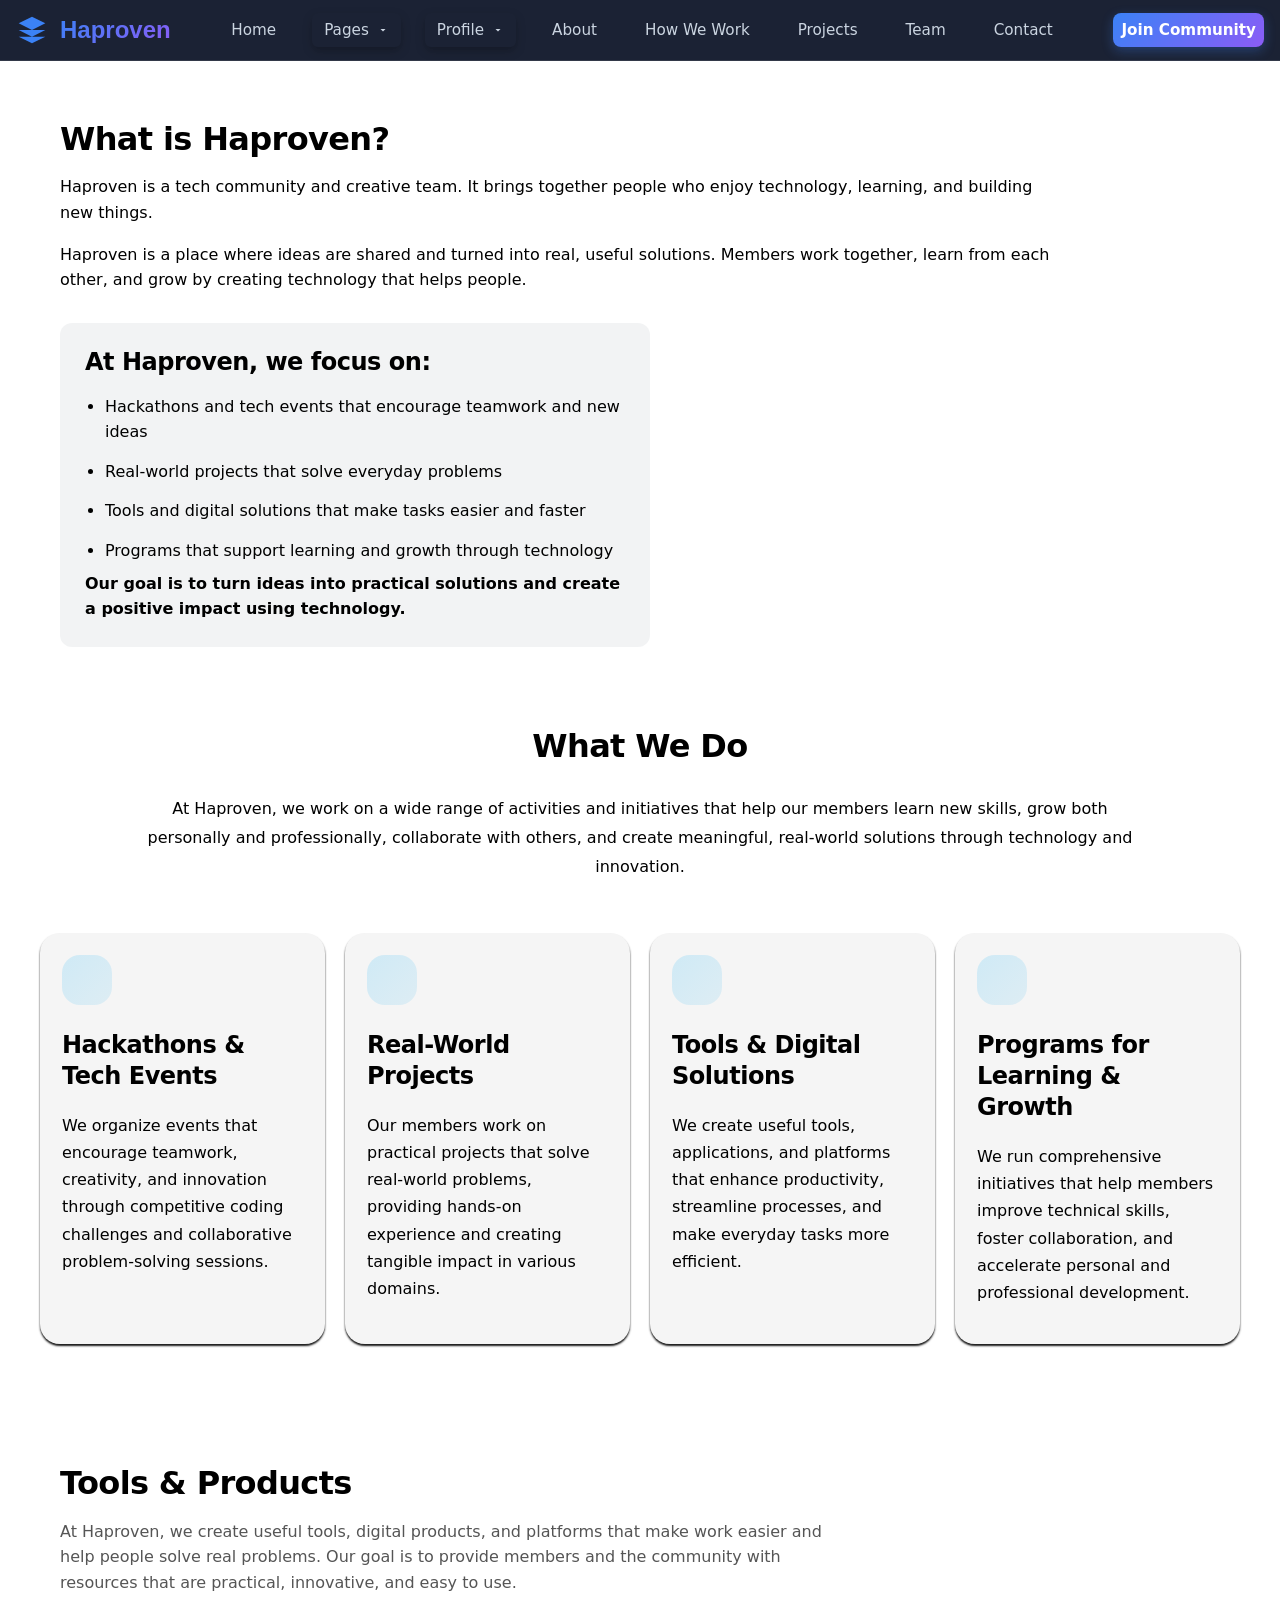
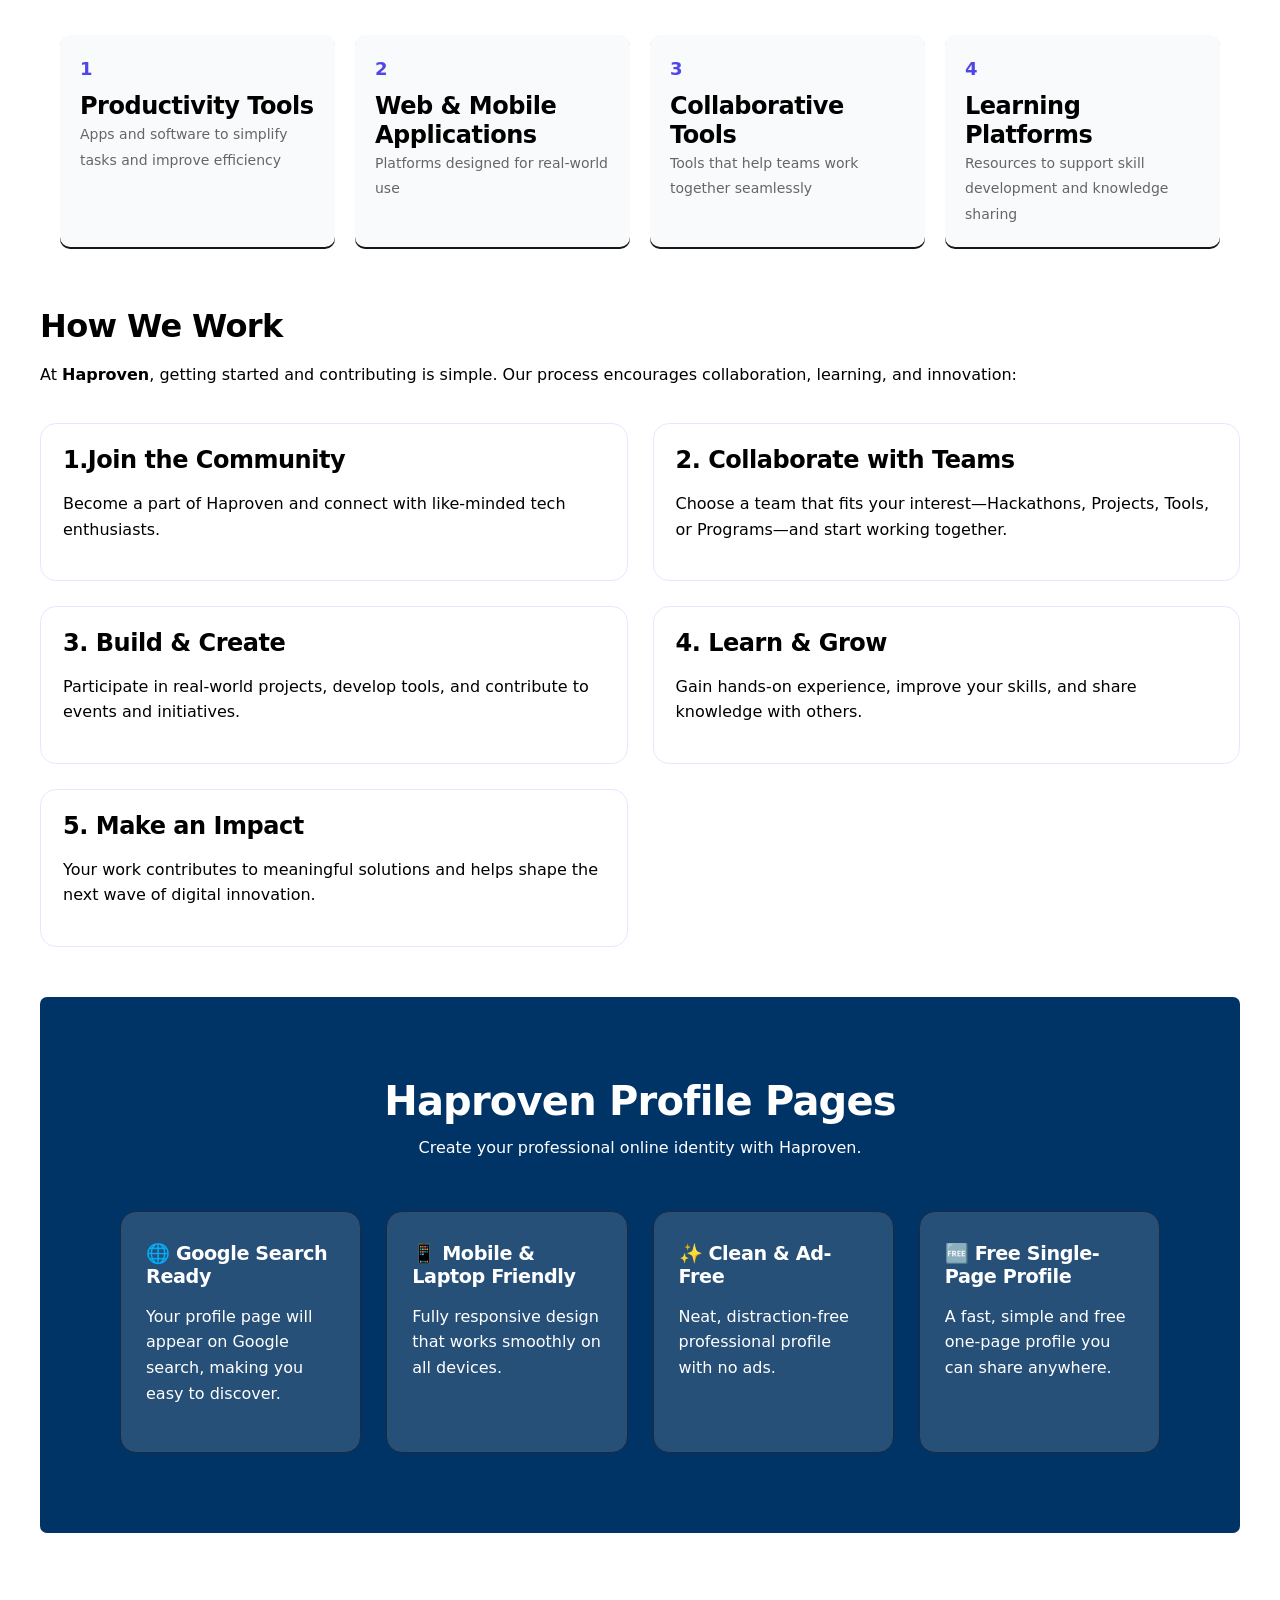
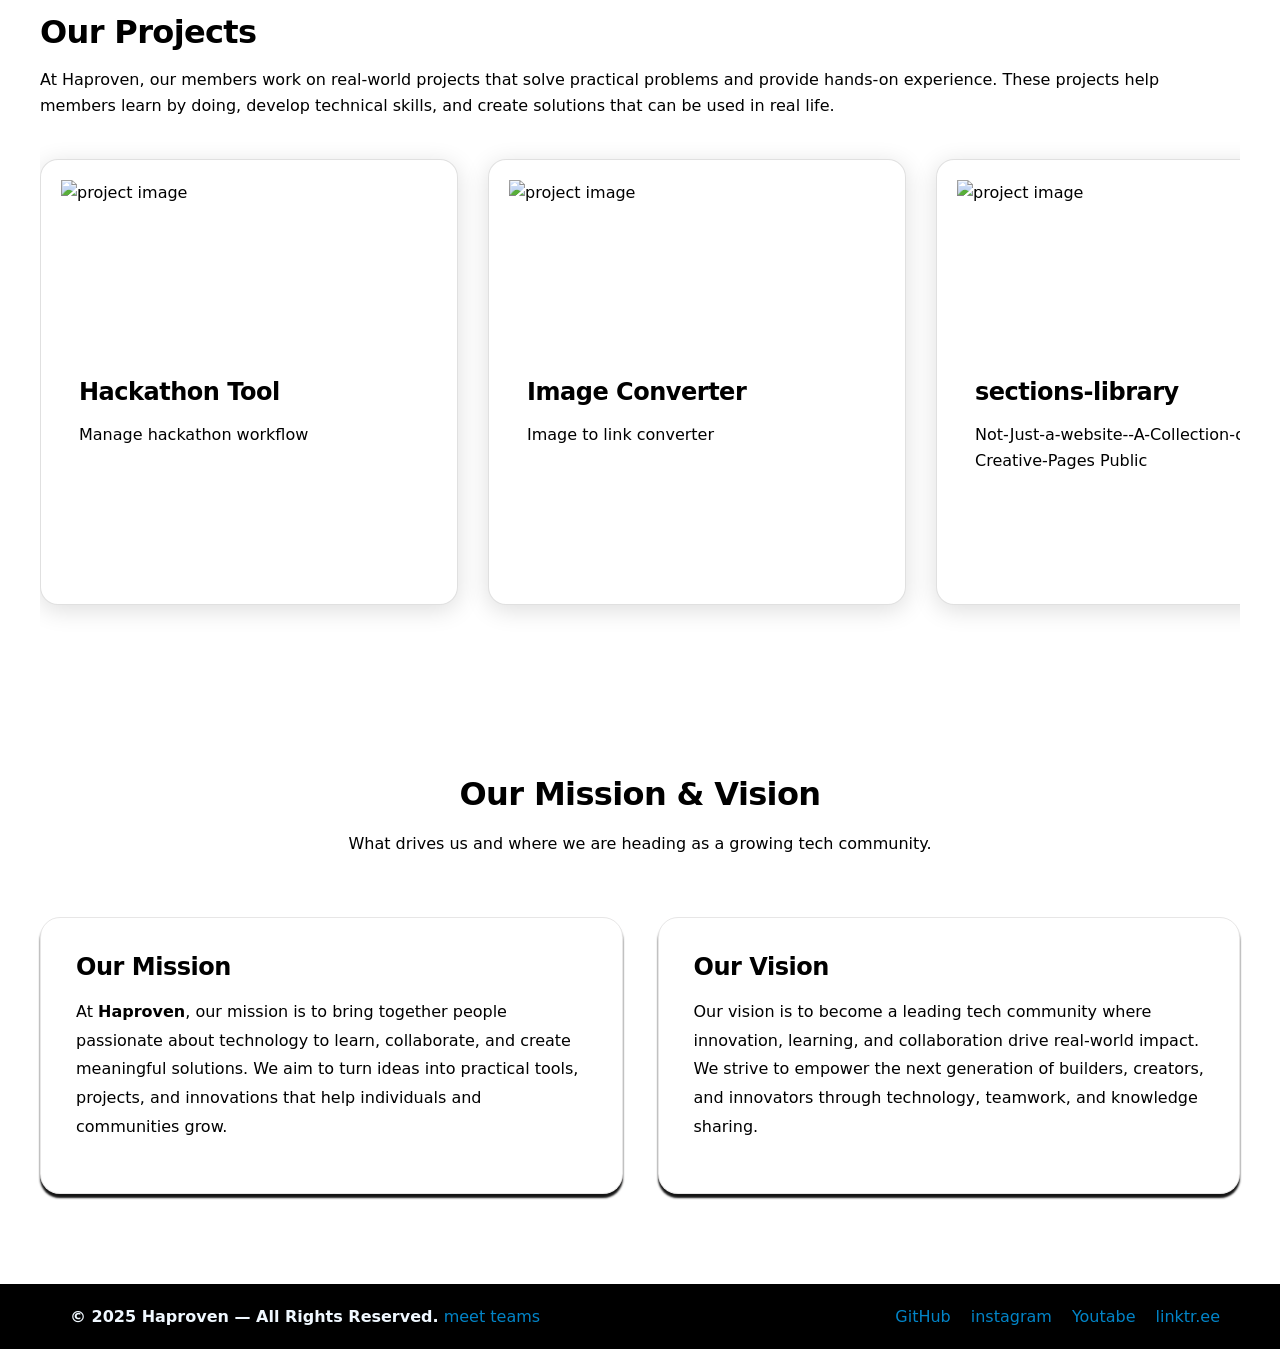
==== index.html @ f237da7e "." ====
<!DOCTYPE html>
<html lang="en">

<head>
    <!-- ===== BASIC ===== -->
    <meta charset="UTF-8">
    <meta name="language" content="en">
    <meta name="viewport" content="width=device-width, initial-scale=1.0">

    <!-- ===== REQUIRED (AS YOU SAID) ===== -->
    <title>Haproven - Tech Innovation Platform</title>

    <meta name="description"
        content="IMPORTANT: Free Professional Profile creation starts 01-02-2026. [TODAY'S UPDATE]: New Contact Section added! Join Haproven to build your digital identity.">

    <meta name="keywords"
        content="Haproven, Tech Community, Hackathon, Projects, Developer Tools, Web Development, AI, Innovation">


    <!-- ===== CANONICAL (MAIN PAGE) ===== -->
    <link rel="canonical" href="https://haproven.netlify.app/">

    <!-- ===== ICON ===== -->
    <link rel="icon" href="/IMG/icons/Haproven.png" type="image/png">

    <!-- ===== GOOGLE VERIFICATION ===== -->
    <meta name="google-site-verification" content="pFQ1E7rwZfZG883E_7F4WYRTV6bd-wm_H4KHD5lhFsk">

    <noscript>
        <link rel="stylesheet" href="/CSS/index.css">
    </noscript>


    <!-- ===== ORGANIZATION SCHEMA ===== -->
    <script type="application/ld+json">
  {
    "@context": "https://schema.org",
    "@type": "Organization",
    "name": "Haproven",
    "url": "https://haproven.netlify.app/",
    "logo": "https://haproven.netlify.app/IMG/icons/Haproven.png",
    "description": "Haproven is a tech innovation platform for hackathons, projects and digital identity.",
    "sameAs": [
      "https://github.com/susheelcoder/haproven",
      "https://linktr.ee/haproven",
      "https://instagram.com/haproven",
      "https://youtube.com/haproven"
    ]
  }
  </script>

    <!-- ===== SPECIAL ANNOUNCEMENTS (REQUIRED) ===== -->
    <script type="application/ld+json">
  [
    {
      "@context": "https://schema.org",
      "@type": "SpecialAnnouncement",
      "name": "Haproven Important Update",
      "text": "Major Launch: Free Professional Profile Pages starting February 1st, 2026. Ad-free and Google Search ready.",
      "datePublished": "2026-01-05",
      "expires": "2026-02-10"
    },
    {
      "@context": "https://schema.org",
      "@type": "SpecialAnnouncement",
      "name": "Haproven Daily Update",
      "text": "Today's Update: We have successfully added a new Contact Us section for better community support.",
      "datePublished": "2026-01-05",
      "category": "Daily Update"
    }
  ]
  </script>

    <!-- ===== GOOGLE ANALYTICS (SINGLE ID) ===== -->
    <script async src="https://www.googletagmanager.com/gtag/js?id=G-FXH1TR308S"></script>
    <script>
        window.dataLayer = window.dataLayer || [];
        function gtag() { dataLayer.push(arguments); }
        gtag('js', new Date());
        gtag('config', 'G-FXH1TR308S');
    </script>
    <link rel="stylesheet" href="style.css">
</head>


<body>
    <header class="header">
        <div class="container">
            <div class="header-content">
                <!-- Left Side: Logo -->
                <div class="header-left">
                    <a href="/" class="logo">
                        <svg class="logo-icon" viewBox="0 0 24 24" width="32" height="32">
                            <path fill="#3b82f6" d="M12 2L2 7l10 5 10-5-10-5zM2 17l10 5 10-5M2 12l10 5 10-5" />
                        </svg>
                        <span class="logo-text">Haproven</span>
                    </a>
                </div>

                <!-- Center: Desktop Navigation -->
                <nav class="header-center desktop-nav" aria-label="Main Navigation">
                    <ul class="nav-list">
                        <li><a href="#home" class="nav-link">Home</a></li>

                        <li class="dropdown">
                            <button class="dropdown-btn" aria-expanded="false" aria-haspopup="true">
                                Pages
                                <svg class="dropdown-arrow" viewBox="0 0 24 24" width="12" height="12">
                                    <path fill="currentColor" d="M7 10l5 5 5-5z" />
                                </svg>
                            </button>
                            <ul class="dropdown-menu" role="menu">
                                <li><a href="/pages/html-css-js-compiler/">
                                        <svg viewBox="0 0 24 24" width="16" height="16">
                                            <path fill="#3b82f6" d="M9.4 16.6L4.8 12l4.6-4.6L8 6l-6 6 6 6 1.4-1.4z" />
                                        </svg>
                                        HTML/CSS/JS Compiler
                                    </a></li>
                                <li><a href="/pages/img-converter/">
                                        <svg viewBox="0 0 24 24" width="16" height="16">
                                            <path fill="#3b82f6"
                                                d="M19 5v14H5V5h14m0-2H5c-1.1 0-2 .9-2 2v14c0 1.1.9 2 2 2h14c1.1 0 2-.9 2-2V5c0-1.1-.9-2-2-2zm-4.86 8.86l-3 3.87L9 13.14 6 17h12l-3.86-5.14z" />
                                        </svg>
                                        Image Converter
                                    </a></li>
                                <li><a href="/pages/sections-library/">
                                        <svg viewBox="0 0 24 24" width="16" height="16">
                                            <path fill="#3b82f6" d="M4 6h16v2H4zm0 5h16v2H4zm0 5h16v2H4z" />
                                        </svg>
                                        Sections Library
                                    </a></li>
                            </ul>
                        </li>

                        <li class="dropdown">
                            <button class="dropdown-btn" aria-expanded="false" aria-haspopup="true">
                                Profile
                                <svg class="dropdown-arrow" viewBox="0 0 24 24" width="12" height="12">
                                    <path fill="currentColor" d="M7 10l5 5 5-5z" />
                                </svg>
                            </button>
                            <ul class="dropdown-menu" role="menu">
                                <li><a href="/Profile/abcd/">
                                        <svg viewBox="0 0 24 24" width="16" height="16">
                                            <path fill="#3b82f6"
                                                d="M12 12c2.21 0 4-1.79 4-4s-1.79-4-4-4-4 1.79-4 4 1.79 4 4 4zm0 2c-2.67 0-8 1.34-8 4v2h16v-2c0-2.66-5.33-4-8-4z" />
                                        </svg>
                                        Profile Design
                                    </a></li>
                                <li><a href="/Profile/Anand/">
                                        <svg viewBox="0 0 24 24" width="16" height="16">
                                            <path fill="#3b82f6"
                                                d="M12 12c2.21 0 4-1.79 4-4s-1.79-4-4-4-4 1.79-4 4 1.79 4 4 4zm0 2c-2.67 0-8 1.34-8 4v2h16v-2c0-2.66-5.33-4-8-4z" />
                                        </svg>
                                        Anand Parjapati
                                    </a></li>
                                <li><a href="/Profile/Yashika/">
                                        <svg viewBox="0 0 24 24" width="16" height="16">
                                            <path fill="#3b82f6"
                                                d="M12 12c2.21 0 4-1.79 4-4s-1.79-4-4-4-4 1.79-4 4 1.79 4 4 4zm0 2c-2.67 0-8 1.34-8 4v2h16v-2c0-2.66-5.33-4-8-4z" />
                                        </svg>
                                        Yashika Srivastava
                                    </a></li>
                                <li><a href="/Profile/Suhana/">
                                        <svg viewBox="0 0 24 24" width="16" height="16">
                                            <path fill="#3b82f6"
                                                d="M12 12c2.21 0 4-1.79 4-4s-1.79-4-4-4-4 1.79-4 4 1.79 4 4 4zm0 2c-2.67 0-8 1.34-8 4v2h16v-2c0-2.66-5.33-4-8-4z" />
                                        </svg>
                                        Suhana Chahat Ali
                                    </a></li>
                            </ul>
                        </li>

                        <li><a href="#about" class="nav-link">About</a></li>
                        <li><a href="#how-we-work" class="nav-link">How We Work</a></li>
                        <li><a href="#projects" class="nav-link">Projects</a></li>
                        <li><a href="#team" class="nav-link">Team</a></li>
                        <li><a href="#contact" class="nav-link">Contact</a></li>
                    </ul>
                </nav>

                <!-- Right Side: CTA Button & Mobile Menu -->
                <div class="header-right">
                    <!-- Join Community Button -->
                    <a href="/pages/join-haproven.html" class="header-cta">
                        Join Community
                    </a>

                    <!-- Mobile Menu Button -->
                    <button class="mobile-menu-btn" onclick="toggleMobileMenu()" aria-label="Toggle mobile menu"
                        aria-expanded="false">
                        <span class="menu-line"></span>
                        <span class="menu-line"></span>
                        <span class="menu-line"></span>
                    </button>
                </div>
            </div>
        </div>

        <!-- Mobile Navigation -->
        <nav class="mobile-nav" id="mobileNav" aria-hidden="true">
            <div class="mobile-nav-header">
                <a href="/" class="mobile-logo">
                    <svg class="logo-icon" viewBox="0 0 24 24" width="24" height="24">
                        <path fill="#3b82f6" d="M12 2L2 7l10 5 10-5-10-5zM2 17l10 5 10-5M2 12l10 5 10-5" />
                    </svg>
                    Haproven
                </a>
                <button class="mobile-close-btn" onclick="toggleMobileMenu()" aria-label="Close menu">
                    <svg viewBox="0 0 24 24" width="24" height="24">
                        <path fill="currentColor"
                            d="M19 6.41L17.59 5 12 10.59 6.41 5 5 6.41 10.59 12 5 17.59 6.41 19 12 13.41 17.59 19 19 17.59 13.41 12z" />
                    </svg>
                </button>
            </div>

            <div class="mobile-nav-content">
                <ul class="mobile-nav-list">
                    <li><a href="#home" onclick="toggleMobileMenu()" class="mobile-nav-link">
                            <svg viewBox="0 0 24 24" width="20" height="20">
                                <path fill="#3b82f6" d="M10 20v-6h4v6h5v-8h3L12 3 2 12h3v8z" />
                            </svg>
                            Home
                        </a></li>

                    <li class="mobile-dropdown">
                        <button class="mobile-dropdown-btn" onclick="toggleMobileDropdown(this)">
                            <span>
                                <svg viewBox="0 0 24 24" width="20" height="20">
                                    <path fill="#3b82f6" d="M4 6h16v2H4zm0 5h16v2H4zm0 5h16v2H4z" />
                                </svg>
                                Pages
                            </span>
                            <svg class="mobile-dropdown-arrow" viewBox="0 0 24 24" width="16" height="16">
                                <path fill="currentColor" d="M7 10l5 5 5-5z" />
                            </svg>
                        </button>
                        <ul class="mobile-dropdown-menu">
                            <li><a href="/pages/html-css-js-compiler/" onclick="toggleMobileMenu()">
                                    <svg viewBox="0 0 24 24" width="14" height="14">
                                        <path fill="#3b82f6" d="M9.4 16.6L4.8 12l4.6-4.6L8 6l-6 6 6 6 1.4-1.4z" />
                                    </svg>
                                    HTML/CSS/JS Compiler
                                </a></li>
                            <li><a href="/pages/img-converter/" onclick="toggleMobileMenu()">
                                    <svg viewBox="0 0 24 24" width="14" height="14">
                                        <path fill="#3b82f6"
                                            d="M19 5v14H5V5h14m0-2H5c-1.1 0-2 .9-2 2v14c0 1.1.9 2 2 2h14c1.1 0 2-.9 2-2V5c0-1.1-.9-2-2-2zm-4.86 8.86l-3 3.87L9 13.14 6 17h12l-3.86-5.14z" />
                                    </svg>
                                    Image Converter
                                </a></li>
                            <li><a href="/pages/sections-library/" onclick="toggleMobileMenu()">
                                    <svg viewBox="0 0 24 24" width="14" height="14">
                                        <path fill="#3b82f6" d="M4 6h16v2H4zm0 5h16v2H4zm0 5h16v2H4z" />
                                    </svg>
                                    Sections Library
                                </a></li>
                        </ul>
                    </li>

                    <li class="mobile-dropdown">
                        <button class="mobile-dropdown-btn" onclick="toggleMobileDropdown(this)">
                            <span>
                                <svg viewBox="0 0 24 24" width="20" height="20">
                                    <path fill="#3b82f6"
                                        d="M12 12c2.21 0 4-1.79 4-4s-1.79-4-4-4-4 1.79-4 4 1.79 4 4 4zm0 2c-2.67 0-8 1.34-8 4v2h16v-2c0-2.66-5.33-4-8-4z" />
                                </svg>
                                Profile
                            </span>
                            <svg class="mobile-dropdown-arrow" viewBox="0 0 24 24" width="16" height="16">
                                <path fill="currentColor" d="M7 10l5 5 5-5z" />
                            </svg>
                        </button>
                        <ul class="mobile-dropdown-menu">
                            <li><a href="/Profile/abcd/" onclick="toggleMobileMenu()">
                                    <svg viewBox="0 0 24 24" width="14" height="14">
                                        <path fill="#3b82f6"
                                            d="M12 12c2.21 0 4-1.79 4-4s-1.79-4-4-4-4 1.79-4 4 1.79 4 4 4zm0 2c-2.67 0-8 1.34-8 4v2h16v-2c0-2.66-5.33-4-8-4z" />
                                    </svg>
                                    Profile Design
                                </a></li>
                            <li><a href="/Profile/Anand/" onclick="toggleMobileMenu()">
                                    <svg viewBox="0 0 24 24" width="14" height="14">
                                        <path fill="#3b82f6"
                                            d="M12 12c2.21 0 4-1.79 4-4s-1.79-4-4-4-4 1.79-4 4 1.79 4 4 4zm0 2c-2.67 0-8 1.34-8 4v2h16v-2c0-2.66-5.33-4-8-4z" />
                                    </svg>
                                    Anand Parjapati
                                </a></li>
                            <li><a href="/Profile/Yashika/" onclick="toggleMobileMenu()">
                                    <svg viewBox="0 0 24 24" width="14" height="14">
                                        <path fill="#3b82f6"
                                            d="M12 12c2.21 0 4-1.79 4-4s-1.79-4-4-4-4 1.79-4 4 1.79 4 4 4zm0 2c-2.67 0-8 1.34-8 4v2h16v-2c0-2.66-5.33-4-8-4z" />
                                    </svg>
                                    Yashika Srivastava
                                </a></li>
                            <li><a href="/Profile/Suhana/" onclick="toggleMobileMenu()">
                                    <svg viewBox="0 0 24 24" width="14" height="14">
                                        <path fill="#3b82f6"
                                            d="M12 12c2.21 0 4-1.79 4-4s-1.79-4-4-4-4 1.79-4 4 1.79 4 4 4zm0 2c-2.67 0-8 1.34-8 4v2h16v-2c0-2.66-5.33-4-8-4z" />
                                    </svg>
                                    Suhana Chahat Ali
                                </a></li>
                        </ul>
                    </li>

                    <li><a href="#about" onclick="toggleMobileMenu()" class="mobile-nav-link">
                            <svg viewBox="0 0 24 24" width="20" height="20">
                                <path fill="#3b82f6"
                                    d="M12 2C6.48 2 2 6.48 2 12s4.48 10 10 10 10-4.48 10-10S17.52 2 12 2zm1 15h-2v-6h2v6zm0-8h-2V7h2v2z" />
                            </svg>
                            About
                        </a></li>

                    <li><a href="#how-we-work" onclick="toggleMobileMenu()" class="mobile-nav-link">
                            <svg viewBox="0 0 24 24" width="20" height="20">
                                <path fill="#3b82f6"
                                    d="M19 4h-4.18C14.4 2.84 13.3 2 12 2c-1.3 0-2.4.84-2.82 2H5c-1.1 0-2 .9-2 2v14c0 1.1.9 2 2 2h14c1.1 0 2-.9 2-2V6c0-1.1-.9-2-2-2zm-7 0c.55 0 1 .45 1 1s-.45 1-1 1-1-.45-1-1 .45-1 1-1zm2 14H7v-2h7v2zm3-4H7v-2h10v2zm0-4H7V8h10v2z" />
                            </svg>
                            How We Work
                        </a></li>

                    <li><a href="#projects" onclick="toggleMobileMenu()" class="mobile-nav-link">
                            <svg viewBox="0 0 24 24" width="20" height="20">
                                <path fill="#3b82f6" d="M9.4 16.6L4.8 12l4.6-4.6L8 6l-6 6 6 6 1.4-1.4z" />
                            </svg>
                            Projects
                        </a></li>

                    <li><a href="#team" onclick="toggleMobileMenu()" class="mobile-nav-link">
                            <svg viewBox="0 0 24 24" width="20" height="20">
                                <path fill="#3b82f6"
                                    d="M16 11c1.66 0 2.99-1.34 2.99-3S17.66 5 16 5c-1.66 0-3 1.34-3 3s1.34 3 3 3zm-8 0c1.66 0 2.99-1.34 2.99-3S9.66 5 8 5C6.34 5 5 6.34 5 8s1.34 3 3 3zm0 2c-2.33 0-7 1.17-7 3.5V19h14v-2.5c0-2.33-4.67-3.5-7-3.5zm8 0c-.29 0-.62.02-.97.05 1.16.84 1.97 1.97 1.97 3.45V19h6v-2.5c0-2.33-4.67-3.5-7-3.5z" />
                            </svg>
                            Team
                        </a></li>

                    <li><a href="#contact" onclick="toggleMobileMenu()" class="mobile-nav-link">
                            <svg viewBox="0 0 24 24" width="20" height="20">
                                <path fill="#3b82f6"
                                    d="M20 4H4c-1.1 0-1.99.9-1.99 2L2 18c0 1.1.9 2 2 2h16c1.1 0 2-.9 2-2V6c0-1.1-.9-2-2-2zm0 14H4V8l8 5 8-5v10zm-8-7L4 6h16l-8 5z" />
                            </svg>
                            Contact
                        </a></li>
                </ul>

                <div class="mobile-nav-footer">
                    <a href="/pages/join-haproven.html" class="mobile-cta-btn">
                        Join Haproven Community
                    </a>
                    <p class="mobile-contact-info">
                        <svg viewBox="0 0 24 24" width="16" height="16">
                            <path fill="#94a3b8"
                                d="M20 4H4c-1.1 0-1.99.9-1.99 2L2 18c0 1.1.9 2 2 2h16c1.1 0 2-.9 2-2V6c0-1.1-.9-2-2-2zm0 14H4V8l8 5 8-5v10zm-8-7L4 6h16l-8 5z" />
                        </svg>
                        contact@haproven.com
                    </p>
                </div>
            </div>
        </nav>
    </header>

    <main>
        <!-- =====
         About section
         ======== -->





        <section class="haproven-about" id="about">
            <div class="about-t">
                <div class="about-l">
                    <h2>What is Haproven?</h2>
                    <p>
                        Haproven is a tech community and creative team. It brings together people who enjoy technology,
                        learning, and building new things.
                    </p>
                    <p>
                        Haproven is a place where ideas are shared and turned into real, useful solutions. Members work
                        together, learn from each other, and grow by creating technology that helps people.
                    </p>
                </div>

                <div class="about-senter">
                    <div class="focus-section">
                        <h3>At Haproven, we focus on:</h3>
                        <ul>
                            <li>Hackathons and tech events that encourage teamwork and new ideas</li>
                            <li>Real-world projects that solve everyday problems</li>
                            <li>Tools and digital solutions that make tasks easier and faster</li>
                            <li>Programs that support learning and growth through technology</li>
                        </ul>

                        <b>
                            Our goal is to <span>turn ideas into practical solutions</span>
                            and create a <span>positive impact</span> using technology.
                        </b>
                    </div>

                    <div class="video-section">
                        <div class="video-container">
                            <video autoplay muted loop playsinline>
                                <source src="/IMG/youtabe-video.mp4" type="video/mp4">
                            </video>
                        </div>
                    </div>
                </div>
            </div>
        </section>



        <!--=====
         What We Do
        =====-->
        <section class="what-we-do" id="What-We-Do">
            <div class="section-header">
                <h2>What We Do</h2>
                <p>
                    At Haproven, we work on a wide range of activities and initiatives that help our members learn new
                    skills,
                    grow both personally and professionally, collaborate with others, and create meaningful, real-world
                    solutions through technology and innovation.
                </p>
            </div>

            <div class="features-grid">
                <div class="feature-card">
                    <div class="feature-icon">
                        <i class="fas fa-laptop-code"></i>
                    </div>
                    <h3>Hackathons & Tech Events</h3>
                    <p>We organize events that encourage teamwork, creativity, and innovation through competitive coding
                        challenges and collaborative problem-solving sessions.</p>
                </div>

                <div class="feature-card">
                    <div class="feature-icon">
                        <i class="fas fa-rocket"></i>
                    </div>
                    <h3>Real-World Projects</h3>
                    <p>Our members work on practical projects that solve real-world problems, providing hands-on
                        experience
                        and creating tangible impact in various domains.</p>
                </div>

                <div class="feature-card">
                    <div class="feature-icon">
                        <i class="fas fa-tools"></i>
                    </div>
                    <h3>Tools & Digital Solutions</h3>
                    <p>We create useful tools, applications, and platforms that enhance productivity, streamline
                        processes,
                        and make everyday tasks more efficient.</p>
                </div>

                <div class="feature-card">
                    <div class="feature-icon">
                        <i class="fas fa-graduation-cap"></i>
                    </div>
                    <h3>Programs for Learning & Growth</h3>
                    <p>We run comprehensive initiatives that help members improve technical skills, foster
                        collaboration,
                        and accelerate personal and professional development.</p>
                </div>
            </div>
        </section>




        <!-- ========
        section Tools & Products
        =========== -->

        <section class="tools" id="tools">
            <div class="tools-top">
                <h2>Tools & Products</h2>
                <p>
                    At Haproven, we create useful tools, digital products, and platforms that make work easier
                    and help people solve real problems. Our goal is to provide members and the community with
                    resources that are practical, innovative, and easy to use.
                </p>
            </div>

            <div class="tools-bottom">
                <ul class="tools-list">
                    <li class="tool-item">
                        <b class="tool-number">1</b>
                        <h3>Productivity Tools</h3>
                        <i>Apps and software to simplify tasks and improve efficiency</i>
                    </li>

                    <li class="tool-item">
                        <b class="tool-number">2</b>
                        <h3>Web & Mobile Applications</h3>
                        <i>Platforms designed for real-world use</i>
                    </li>

                    <li class="tool-item">
                        <b class="tool-number">3</b>
                        <h3>Collaborative Tools</h3>
                        <i>Tools that help teams work together seamlessly</i>
                    </li>

                    <li class="tool-item">
                        <b class="tool-number">4</b>
                        <h3>Learning Platforms</h3>
                        <i>Resources to support skill development and knowledge sharing</i>
                    </li>
                </ul>
            </div>
        </section>

        <!-- ========
        How at work 
        ==========-->
        <section class="How-at-work" id="How-at-work">
            <div class="How-at-work-1">

            </div>

            <div class="How-at-work-2">
                <h2>How We Work</h2>
                <p>
                    At <strong>Haproven</strong>, getting started and contributing is simple. Our process encourages
                    collaboration, learning, and innovation:

                </p>

                <div class="work-steps">
                    <div class="step">
                        <h3>1.Join the Community</h3>
                        <p>
                            Become a part of Haproven and connect with like-minded tech enthusiasts.
                        </p>
                    </div>

                    <div class="step">
                        <h3>2. Collaborate with Teams</h3>
                        <p>
                            Choose a team that fits your interest—Hackathons, Projects, Tools, or Programs—and start
                            working together.
                        </p>
                    </div>

                    <div class="step">
                        <h3>3. Build & Create</h3>
                        <p>
                            Participate in real-world projects, develop tools, and contribute to events and initiatives.
                        </p>
                    </div>

                    <div class="step">
                        <h3>4. Learn & Grow</h3>
                        <p>
                            Gain hands-on experience, improve your skills, and share knowledge with others.
                        </p>
                    </div>
                    <div class="step">
                        <h3>5. Make an Impact</h3>
                        <p>
                            Your work contributes to meaningful solutions and helps shape the next wave of digital
                            innovation.
                        </p>
                    </div>
                </div>
            </div>
        </section>



        <!-- ========
         profile-section
         =========-->
        <section class="profile-section">
            <h2>Haproven Profile Pages</h2>
            <p class="sub-text">
                Create your professional online identity with Haproven.
            </p>

            <div class="profile-features">
                <div class="feature">
                    <h3>🌐 Google Search Ready</h3>
                    <p>Your profile page will appear on Google search, making you easy to discover.</p>
                </div>

                <div class="feature">
                    <h3>📱 Mobile & Laptop Friendly</h3>
                    <p>Fully responsive design that works smoothly on all devices.</p>
                </div>

                <div class="feature">
                    <h3>✨ Clean & Ad-Free</h3>
                    <p>Neat, distraction-free professional profile with no ads.</p>
                </div>

                <div class="feature">
                    <h3>🆓 Free Single-Page Profile</h3>
                    <p>A fast, simple and free one-page profile you can share anywhere.</p>
                </div>
            </div>
        </section>


        <!-- ========
        Projects
        ========= -->

        <section class="projects" id="Our Projects">
            <div class="projects-header">
                <h2>Our Projects</h2>
                <p>At Haproven, our members work on real-world projects that solve practical problems and provide
                    hands-on experience. These projects help members learn by doing, develop technical skills, and
                    create solutions that can be used in real life.
                </p>
                <!-- <b>Some examples of what we do in our projects:</b> -->
            </div>

            <div class="projects-slider">
                <div class="projects-track">



                    <!-- CARD 1 -->
                    <div class="project-card">
                        <div class="project-img">
                            <img src="/IMG/projects/project1.png" alt="project image">
                        </div>
                        <div class="project-content">
                            <h3>Hackathon Tool</h3>
                            <p>Manage hackathon workflow</p>
                            <!-- <div>
                                <span>Node • Express</span>
                                <a href="">view</a>
                            </div> -->
                        </div>
                    </div>

                    <!-- CARD 2 -->
                    <div class="project-card">
                        <div class="project-img">
                            <img src="/IMG/projects/project2.png" alt="project image">
                        </div>
                        <div class="project-content">
                            <h3>Image Converter</h3>
                            <p>Image to link converter</p>
                            <!-- <div>
                                <span>HTML • JS</span>
                                <a href="">view</a>
                            </div> -->
                        </div>
                    </div>



                    <!-- CARD 3 -->
                    <div class="project-card">
                        <div class="project-img">
                            <img src="/IMG/projects/project3.png" alt="project image">
                        </div>
                        <div class="project-content">
                            <h3>sections-library</h3>
                            <p>Not-Just-a-website--A-Collection-of-Creative-Pages Public</p>
                            <!-- <div>
                                <span>HTML • CSS • JS </span>
                                <a href="">view</a>
                            </div> -->
                        </div>
                    </div>


                    <!-- CARD 4 -->
                    <div class="project-card">
                        <div class="project-img">
                            <img src="/IMG/cover.jpg" alt="Haproven Profile Pages">
                        </div>

                        <div class="project-content">
                            <h3>Haproven Profile Pages</h3>
                            <p>
                                Free professional profile pages created by Haproven —
                                clean, ad-free, mobile-friendly and Google searchable.
                            </p>

                            <!-- <div>
                                <span>HTML • CSS • Responsive</span>
                                <a href="">View</a>
                            </div> -->
                        </div>
                    </div>


                    <!-- 5 CARD : Vishnupur SMR App -->
                    <div class="project-card">
                        <div class="project-img">
                            <img src="/IMG/cover.jpg" alt="Vishnupur SMR App">
                        </div>

                        <div class="project-content">
                            <h3>Vishnupur SMR App</h3>
                            <p>
                                A simple and fast web application that brings together culture, history,
                                festivals, locations, updates, and key information about Vishnupur
                                (Sitamarhi, Bihar) on one digital platform.
                            </p>

                            <!-- <div>
                                <span>HTML • CSS • JavaScript</span>
                                <a href="">View</a>
                            </div> -->
                        </div>
                    </div>



                    <!-- DUPLICATE (smooth loop ke liye) -->
                    <!-- same cards repeat -->
                </div>
            </div>
        </section>

        <!-- =============
        Mission & Vision Section
        ================= -->
        <section class="mission-vision" id="Mission">
            <div class="mv-header">
                <h2>Our Mission & Vision</h2>
                <p>
                    What drives us and where we are heading as a growing tech community.
                </p>
            </div>

            <div class="mv-container">
                <div class="mv-card">
                    <h3>Our Mission</h3>
                    <p>
                        At <strong>Haproven</strong>, our mission is to bring together people
                        passionate about technology to learn, collaborate, and create
                        meaningful solutions. We aim to turn ideas into practical tools,
                        projects, and innovations that help individuals and communities grow.
                    </p>
                </div>

                <div class="mv-card">
                    <h3>Our Vision</h3>
                    <p>
                        Our vision is to become a leading tech community where innovation,
                        learning, and collaboration drive real-world impact. We strive to
                        empower the next generation of builders, creators, and innovators
                        through technology, teamwork, and knowledge sharing.
                    </p>
                </div>
            </div>
        </section>


    </main>


    <footer>
        <div class="footer">
            <b> © 2025 Haproven — All Rights Reserved.</b>
            <b><a href="">meet teams</a></b>
        </div>
        <div>
            <ul>
                <li><a target="_blank" href="https://github.com/susheelcoder/haproven">GitHub</a></li>
                <li><a target="_blank" href="https://www.instagram.com/haproven/">instagram</a></li>
                <li><a target="_blank" href="https://www.youtube.com/@Haproven">Youtabe</a></li>
                <li><a target="_blank" href="https://linktr.ee/haproven">linktr.ee</a></li>
            </ul>
        </div>
    </footer>






    <script>
        function openBox() {
            document.getElementById("overlayBox").classList.add("active");
        }

        function closeBox() {
            document.getElementById("overlayBox").classList.remove("active");
        }

        function toggleMenu() {
            document.getElementById("mobileMenu").classList.toggle("active");
        }
    </script>





    <script>
        window.addEventListener("load", () => {
            const preloader = document.getElementById("preloader");
            preloader.classList.add("preloader-hide");

            setTimeout(() => {
                preloader.style.display = "none";
            }, 600);
        });
    </script>


    <style>
        /* ===== PRELOADER ===== */
        #preloader {
            position: fixed;
            inset: 0;
            background: #020617;
            display: flex;
            align-items: center;
            justify-content: center;
            z-index: 99999;
        }

        .loader span {
            font-size: 2.2rem;
            font-weight: bold;
            color: #38bdf8;
            animation: bounce 1.4s infinite;
            display: inline-block;
        }

        .loader span:nth-child(1) {
            animation-delay: 0s;
        }

        .loader span:nth-child(2) {
            animation-delay: 0.1s;
        }

        .loader span:nth-child(3) {
            animation-delay: 0.2s;
        }

        .loader span:nth-child(4) {
            animation-delay: 0.3s;
        }

        .loader span:nth-child(5) {
            animation-delay: 0.4s;
        }

        .loader span:nth-child(6) {
            animation-delay: 0.5s;
        }

        .loader span:nth-child(7) {
            animation-delay: 0.6s;
        }

        .loader span:nth-child(8) {
            animation-delay: 0.7s;
        }

        @keyframes bounce {

            0%,
            80%,
            100% {
                transform: translateY(0);
                opacity: 0.4;
            }

            40% {
                transform: translateY(-15px);
                opacity: 1;
            }
        }

        /* Hide animation smoothly */
        .preloader-hide {
            opacity: 0;
            visibility: hidden;
            transition: 0.6s ease;
        }
    </style>


    <!-- 🔄 PRELOADER -->
    <div id="preloader">
        <div class="loader">
            <span>H</span><span>A</span><span>P</span><span>R</span><span>O</span><span>V</span><span>E</span><span>N</span>
        </div>
    </div>
---- style.css ----
/* ===== HEADER STYLES ===== */
.header {
    position: fixed;
    top: 0;
    left: 0;
    width: 100%;
    background: rgba(15, 23, 42, 0.95);
    backdrop-filter: blur(10px);
    border-bottom: 1px solid rgba(255, 255, 255, 0.1);
    z-index: 1000;
    transition: all 0.3s ease;
}

.header.scrolled {
    background: rgba(15, 23, 42, 0.98);
    box-shadow: 0 4px 20px rgba(0, 0, 0, 0.1);
}

.header-content {
    display: flex;
    align-items: center;
    justify-content: space-between;
    padding: 1rem ;
    height: 60px;
}

/* Logo */
.logo {
    display: flex;
    align-items: center;
    gap: 0.75rem;
    text-decoration: none;
    color: white;
    font-family: 'Poppins', sans-serif;
    font-size: 1.5rem;
    font-weight: 700;
}

.logo-icon {
    transition: transform 0.3s ease;
}

.logo:hover .logo-icon {
    transform: rotate(15deg);
}

.logo-text {
    background: linear-gradient(135deg, #3b82f6, #8b5cf6);
    -webkit-background-clip: text;
    -webkit-text-fill-color: transparent;
    background-clip: text;
}

/* Desktop Navigation */
.desktop-nav {
    display: block;
}

.nav-list {
    display: flex;
    align-items: center;
    gap: 1.5rem;
    list-style: none;
    margin: 0;
    padding: 0;
}

.nav-link {
    color: #cbd5e1;
    font-weight: 500;
    font-size: 0.95rem;
    text-decoration: none;
    padding: 0.5rem 0.75rem;
    border-radius: 6px;
    transition: all 0.3s ease;
    position: relative;
}

.nav-link:hover {
    color: white;
    background: rgba(255, 255, 255, 0.05);
}

.nav-link::after {
    content: '';
    position: absolute;
    bottom: -4px;
    left: 50%;
    transform: translateX(-50%);
    width: 0;
    height: 2px;
    background: #3b82f6;
    transition: width 0.3s ease;
}

.nav-link:hover::after {
    width: 80%;
}

/* Dropdown Styles */
.dropdown {
    position: relative;
}

.dropdown-btn {
    background: none;
    border: none;
    color: #cbd5e1;
    font-family: inherit;
    font-size: 0.95rem;
    font-weight: 500;
    cursor: pointer;
    padding: 0.5rem 0.75rem;
    display: flex;
    align-items: center;
    gap: 0.5rem;
    border-radius: 6px;
    transition: all 0.3s ease;
}

.dropdown-btn:hover {
    color: white;
    background: rgba(255, 255, 255, 0.05);
}

.dropdown-arrow {
    transition: transform 0.3s ease;
}

.dropdown:hover .dropdown-arrow {
    transform: rotate(180deg);
}

.dropdown-menu {
    position: absolute;
    top: 100%;
    left: 0;
    background: white;
    min-width: 220px;
    border-radius: 12px;
    box-shadow: 0 10px 30px rgba(0, 0, 0, 0.15);
    padding: 0.5rem 0;
    opacity: 0;
    visibility: hidden;
    transform: translateY(10px);
    transition: all 0.3s ease;
    z-index: 100;
    list-style: none;
    margin: 0.5rem 0 0 0;
}

.dropdown:hover .dropdown-menu {
    opacity: 1;
    visibility: visible;
    transform: translateY(0);
}

.dropdown-menu li {
    margin: 0;
}

.dropdown-menu a {
    display: flex;
    align-items: center;
    gap: 0.75rem;
    padding: 0.75rem 1.5rem;
    color: #475569;
    text-decoration: none;
    font-size: 0.9rem;
    transition: all 0.3s ease;
    border-left: 3px solid transparent;
}

.dropdown-menu a:hover {
    background: #f8fafc;
    color: #3b82f6;
    border-left-color: #3b82f6;
    padding-left: 2rem;
}

.dropdown-menu a svg {
    flex-shrink: 0;
}

/* Header Right */
.header-right {
    display: flex;
    align-items: center;
    gap: 1.5rem;
}

/* Header CTA Button */
.header-cta {
    display: inline-flex;
    align-items: center;
    justify-content: center;
    padding: 0.300rem 0.5rem;
    background: linear-gradient(135deg, #3b82f6, #8b5cf6);
    color: white;
    text-decoration: none;
    font-weight: 600;
    font-size: 0.95rem;
    border-radius: 8px;
    transition: all 0.3s ease;
    box-shadow: 0 4px 12px rgba(59, 130, 246, 0.3);
}

.header-cta:hover {
    transform: translateY(-2px);
    box-shadow: 0 6px 20px rgba(59, 130, 246, 0.4);
    color: white;
}

/* Mobile Menu Button */
.mobile-menu-btn {
    display: none;
    background: none;
    border: none;
    width: 40px;
    height: 40px;
    flex-direction: column;
    justify-content: center;
    align-items: center;
    gap: 4px;
    cursor: pointer;
    padding: 0;
}

.menu-line {
    width: 24px;
    height: 2px;
    background: white;
    transition: all 0.3s ease;
    border-radius: 2px;
}

.mobile-menu-btn.active .menu-line:nth-child(1) {
    transform: rotate(45deg) translate(5px, 5px);
}

.mobile-menu-btn.active .menu-line:nth-child(2) {
    opacity: 0;
}

.mobile-menu-btn.active .menu-line:nth-child(3) {
    transform: rotate(-45deg) translate(7px, -6px);
}

/* ===== MOBILE NAVIGATION ===== */
.mobile-nav {
    position: fixed;
    top: 0;
    right: -100%;
    width: 100%;
    max-width: 360px;
    height: 100vh;
    background: #0f172a;
    z-index: 2000;
    transition: right 0.4s cubic-bezier(0.4, 0, 0.2, 1);
    overflow-y: auto;
    display: flex;
    flex-direction: column;
    box-shadow: -4px 0 20px rgba(0, 0, 0, 0.2);
}

.mobile-nav.active {
    right: 0;
}

.mobile-nav-header {
    display: flex;
    align-items: center;
    justify-content: space-between;
    padding: 1.5rem;
    border-bottom: 1px solid rgba(255, 255, 255, 0.1);
    flex-shrink: 0;
}

.mobile-logo {
    display: flex;
    align-items: center;
    gap: 0.75rem;
    font-family: 'Poppins', sans-serif;
    font-size: 1.25rem;
    font-weight: 700;
    color: white;
    text-decoration: none;
}

.mobile-close-btn {
    background: rgba(255, 255, 255, 0.1);
    border: none;
    width: 40px;
    height: 40px;
    border-radius: 50%;
    display: flex;
    align-items: center;
    justify-content: center;
    cursor: pointer;
    color: white;
    transition: all 0.3s ease;
}

.mobile-close-btn:hover {
    background: rgba(255, 255, 255, 0.2);
    transform: rotate(90deg);
}

.mobile-nav-content {
    flex: 1;
    padding: 1.5rem;
    overflow-y: auto;
}

/* Mobile Nav List */
.mobile-nav-list {
    list-style: none;
    margin: 0;
    padding: 0;
}

.mobile-nav-link {
    display: flex;
    align-items: center;
    gap: 1rem;
    padding: 1rem;
    color: #cbd5e1;
    text-decoration: none;
    border-radius: 8px;
    margin-bottom: 0.5rem;
    transition: all 0.3s ease;
    font-size: 1rem;
}

.mobile-nav-link:hover {
    background: rgba(59, 130, 246, 0.1);
    color: white;
    transform: translateX(5px);
}

.mobile-nav-link svg {
    flex-shrink: 0;
}

/* Mobile Dropdown */
.mobile-dropdown {
    margin-bottom: 0.5rem;
}

.mobile-dropdown-btn {
    width: 100%;
    display: flex;
    align-items: center;
    justify-content: space-between;
    padding: 1rem;
    background: none;
    border: none;
    color: #cbd5e1;
    text-align: left;
    cursor: pointer;
    border-radius: 8px;
    transition: all 0.3s ease;
    font-size: 1rem;
}

.mobile-dropdown-btn:hover {
    background: rgba(59, 130, 246, 0.1);
    color: white;
}

.mobile-dropdown-btn span {
    display: flex;
    align-items: center;
    gap: 1rem;
}

.mobile-dropdown-arrow {
    transition: transform 0.3s ease;
}

.mobile-dropdown.active .mobile-dropdown-arrow {
    transform: rotate(180deg);
}

.mobile-dropdown-menu {
    max-height: 0;
    overflow: hidden;
    transition: max-height 0.3s ease;
    padding-left: 3rem;
    list-style: none;
}

.mobile-dropdown.active .mobile-dropdown-menu {
    max-height: 500px;
}

.mobile-dropdown-menu li {
    margin: 0;
}

.mobile-dropdown-menu a {
    display: flex;
    align-items: center;
    gap: 0.75rem;
    padding: 0.75rem 1rem;
    color: #94a3b8;
    text-decoration: none;
    font-size: 0.9rem;
    border-left: 2px solid rgba(59, 130, 246, 0.3);
    transition: all 0.3s ease;
}

.mobile-dropdown-menu a:hover {
    color: white;
    border-left-color: #3b82f6;
    padding-left: 1.5rem;
}

.mobile-dropdown-menu a svg {
    flex-shrink: 0;
}

/* Mobile Nav Footer */
.mobile-nav-footer {
    padding: 1.5rem;
    border-top: 1px solid rgba(255, 255, 255, 0.1);
    margin-top: auto;
    flex-shrink: 0;
}

.mobile-cta-btn {
    display: block;
    width: 100%;
    padding: 1rem;
    background: linear-gradient(135deg, #3b82f6, #8b5cf6);
    color: white;
    text-align: center;
    text-decoration: none;
    border-radius: 8px;
    font-weight: 600;
    margin-bottom: 1rem;
    transition: all 0.3s ease;
}

.mobile-cta-btn:hover {
    transform: translateY(-2px);
    box-shadow: 0 8px 20px rgba(59, 130, 246, 0.3);
}

.mobile-contact-info {
    display: flex;
    align-items: center;
    justify-content: center;
    gap: 0.5rem;
    color: #94a3b8;
    font-size: 0.875rem;
    text-align: center;
    margin: 0;
}

.mobile-contact-info svg {
    flex-shrink: 0;
}

/* ===== RESPONSIVE DESIGN ===== */
@media (max-width: 1100px) {
    .nav-list {
        gap: 1rem;
    }

    .nav-link,
    .dropdown-btn {
        padding: 0.5rem 0.5rem;
        font-size: 0.9rem;
    }

    .header-cta {
        padding: 0.5rem 1.25rem;
        font-size: 0.9rem;
    }
}

@media (max-width: 992px) {
    .desktop-nav {
        display: none;
    }

    .header-cta {
        display: none;
    }

    .mobile-menu-btn {
        display: flex;
    }

    .header-content {
        height: 55px;
    }

    .logo {
        font-size: 1.25rem;
    }
}

@media (max-width: 576px) {
    .mobile-nav {
        max-width: 100%;
    }

    .mobile-nav-header {
        padding: 1.25rem;
    }

    .mobile-nav-content {
        padding: 1.25rem;
    }

    .mobile-nav-footer {
        padding: 1.25rem;
    }
}

/* ===== ACCESSIBILITY ===== */
@media (prefers-reduced-motion: reduce) {

    .header,
    .mobile-nav,
    .nav-link,
    .dropdown-btn,
    .dropdown-menu,
    .mobile-nav-link,
    .mobile-dropdown-btn,
    .header-cta,
    .mobile-cta-btn {
        transition: none;
    }
}

/* Focus styles for accessibility */
.nav-link:focus-visible,
.dropdown-btn:focus-visible,
.header-cta:focus-visible,
.mobile-nav-link:focus-visible,
.mobile-dropdown-btn:focus-visible,
.mobile-cta-btn:focus-visible {
    outline: 2px solid #3b82f6;
    outline-offset: 2px;
}

/* Dark mode support */
@media (prefers-color-scheme: dark) {
    .dropdown-menu {
        background: #1e293b;
        border: 1px solid #334155;
    }

    .dropdown-menu a {
        color: #cbd5e1;
    }

    .dropdown-menu a:hover {
        background: #334155;
        color: white;
    }
}



































.search-results-container {
    margin: 5px;
    max-height: 400px;
    overflow-y: auto;
    padding: 10px 0;
    background-color: #333333a0;
    color: aqua;
    position: fixed;
    margin-top: 41px;
}

#overlayBox {
    position: fixed;
    top: 0;
    left: 0;
    width: 100%;
    height: 100%;
    background-color: rgba(0, 0, 0, 0.8);
    z-index: 1000;
    justify-content: center;
    align-items: flex-start;
    padding-top: 100px;
    animation: fadeIn 0.3s ease;
}

@media (min-width: 768px) {
    .search-results-container {
        margin: 5px;
        max-height: 400px;
        overflow-y: auto;
        padding: 10px 0;
        background-color: #333333a0;
        color: aqua;
        position: fixed;
        margin-top: 41px;
        left: 0;
        width: 30%;
    }

    #overlayBox {
        width: 30%;
        height: 100vh;
        background-color: rgba(0, 0, 0, 0.8);
        z-index: 1000;
        justify-content: center;
        align-items: flex-start;
        padding-top: 100px;
        animation: fadeIn 0.3s ease;
    }

    section {
        max-width: 1200px;
        margin: auto;
    }

}


.search-overlay {
    position: fixed;
    top: 0;
    left: 0;
    width: 100%;
    height: auto;
    background: transparent;
    z-index: 1000;
    display: none;
    justify-content: center;
    padding: 20px;
    box-shadow: 0 2px 10px rgba(0, 0, 0, 0.1);
    backdrop-filter: none;
}

.search-box {
    width: 90%;
    max-width: 600px;
    background: white;
    border-radius: 12px;
    box-shadow: 0 4px 20px rgba(0, 0, 0, 0.15);
    overflow: hidden;
    margin-top: 20px;
    border: 1px solid #e0e0e0;
}

.search-input-container {
    padding: 15px;
    background: white;
    border-bottom: 1px solid #eee;
}

#searchInput {
    width: 100%;
    padding: 12px 15px;
    font-size: 16px;
    border: 2px solid #4a6ee0;
    border-radius: 8px;
    outline: none;
    transition: border-color 0.3s;
}

#searchInput:focus {
    border-color: #2d4ac0;
}

.search-results-container {
    max-height: 400px;
    overflow-y: auto;
    background: rgba(195, 170, 170, 0);
}

.result-item {
    padding: 15px;
    border-bottom: 1px solid #f0f0f0;
    cursor: pointer;
    transition: background-color 0.2s;
    background: white;
}

.result-item:hover {
    background-color: #f8f9fa;
}

.result-item.active {
    background-color: #e8f0fe;
}

.result-title {
    font-weight: 600;
    font-size: 16px;
    color: #333;
    margin-bottom: 5px;
}

.result-preview {
    font-size: 14px;
    color: #666;
    line-height: 1.5;
}

.highlight {
    background-color: #fff3cd;
    padding: 0 2px;
    border-radius: 3px;
    font-weight: 600;
}

.no-results {
    padding: 30px 20px;
    text-align: center;
    color: #666;
    font-style: italic;
}


.footer {
    padding: 20px;
    text-align: center;
}

footer {
    background-color: black;
    bottom: 0;
    color: aliceblue;
    display: flex;
    align-items: center;
    justify-content: space-between;
    padding: 0 50px;
}

footer ul {
    display: flex;
}

footer li {
    padding: 0 10px;
    list-style: none;
}

@media (max-width:750px) {
    footer {
        background-color: black;
        bottom: 0;
        color: aliceblue;
        display: flex;
        align-items: center;
        justify-content: space-between;
        flex-direction: column;
    }

}


/* ==========
main page
============= */





/* ===== ABOUT PAGE ===== */
.haproven-about {
    margin-top: 100px;
    padding: 20px;
}

.about-l {
    max-width: 1000px;
    margin-bottom: 30px;
}

.about-senter {
    display: flex;
    align-items: center;
    gap: 30px;
}

/* Focus section */
.focus-section {
    flex: 1;
    padding: 25px;
    background-color: rgba(242, 243, 244, 0.957);
    border-radius: 12px;
}

.focus-section ul {
    margin-top: 10px;
    padding-left: 20px;
}

.focus-section li {
    padding: 7px 0;
}

/* Video section */
.video-section {
    flex: 1;
}

.video-container {
    width: 100%;
    border-radius: 12px;
    overflow: hidden;
}

.video-container video {
    width: 100%;
    height: auto;
    display: block;
}

/* ===== RESPONSIVE ===== */
@media (max-width: 1050px) {
    .about-senter {
        gap: 20px;
    }
}

@media (max-width: 750px) {
    .about-senter {
        flex-direction: column;
    }

    .focus-section {
        text-align: center;
    }
}

/* about page  */

/* .haproven-about {
    margin-top: 100px;
    height: 60vh;
}

.about-senter {
    display: flex;
    align-items: center;
}

.focus-section {
    padding: 20px;
    flex: 1;

    hr {
        border: 1px solid rgba(55, 55, 129, 0.398);
    }

    li {
        padding: 7px;
    }

}

.about-l {
    max-width: 1000px;
}

.video-section {
    flex: 1;
}

.focus-section {
    background-color: rgba(242, 243, 244, 0.957);
} */


/* 
@media (max-width:750px) {
    .haproven-about {
        height: auto;
    }

    .about-senter {
        display: flex;
        flex-direction: column;
    }


    .video-container video {
        max-width: 100%;
    }
}

@media (max-width:1050px) {

    .video-container video {
        width: 100%;
    }
}  */


/* =======
       What We D
 =======*/

.what-we-do {
    max-width: 1300px;
    margin: 0 auto;
    padding: 60px 40px;
    border-radius: 24px;
    position: relative;
    overflow: hidden;
}


.section-header {
    text-align: center;
    max-width: 1000px;
    margin: 0 auto 51px;
}




.section-header p {
    line-height: 1.8;
    margin-top: 30px;
}

.features-grid {
    display: grid;
    grid-template-columns: repeat(auto-fit, minmax(250px, 1fr));
    gap: 20px;
}

.feature-card {
    background: rgba(203, 203, 203, 0.192);
    border-radius: 20px;
    padding: 22px;
    /* border: 1px solid rgb(56, 191, 248); */
    transition: transform 0.15s cubic-bezier(0.175, 0.885, 0.32, 1.275),
        box-shadow 0.15s cubic-bezier(0.175, 0.885, 0.32, 1.275);

    position: relative;
    overflow: hidden;
    cursor: pointer;
    box-shadow:
        0 2px 2px rgba(0, 0, 0, 0.911),
        0px 0 20px rgba(0, 0, 0, 0);
}


.feature-card:hover::before {
    left: 100%;
}

.feature-card:hover {
    transform: translateY(-10px);
    border-color: rgb(56, 191, 248);
    box-shadow:
        0 20px 10px rgba(0, 0, 0, 0.911),
        0px 0 10px rgb(174, 77, 223);
}

.feature-icon {
    width: 50px;
    height: 50px;
    background: linear-gradient(135deg, rgba(56, 189, 248, 0.2), rgba(14, 165, 233, 0.1));
    border-radius: 18px;
    display: flex;
    align-items: center;
    justify-content: center;
    margin-bottom: 25px;
    font-size: 2rem;
    color: #38bdf8;
    transition: transform 0.3s ease, box-shadow 0.3s ease, border-color 0.3s ease;
}

.feature-card:hover .feature-icon {
    transform: scale(1.1) rotate(5deg);
    background: linear-gradient(135deg, rgba(56, 189, 248, 0.3), rgba(14, 165, 233, 0.2));
    box-shadow: 0 10px 25px rgba(56, 189, 248, 0.3);
}


.feature-card h3 {
    margin-bottom: 20px;
    line-height: 1.3;
}

.feature-card p {
    line-height: 1.7;

}

.decorative-dots {
    width: 100%;
    height: 100%;
    top: 0;
    left: 0;
    pointer-events: none;
}

.dot {
    position: absolute;
    width: 6px;
    height: 6px;
    background: rgba(56, 189, 248, 0.2);
    border-radius: 50%;
}

.dot:nth-child(1) {
    top: 20%;
    left: 15%;
}

.dot:nth-child(2) {
    top: 40%;
    right: 20%;
}

.dot:nth-child(3) {
    bottom: 30%;
    left: 25%;
    background: rgba(125, 211, 252, 0.2);
}

.dot:nth-child(4) {
    bottom: 50%;
    right: 30%;
    background: rgba(14, 165, 233, 0.2);
}

.dot:nth-child(5) {
    top: 60%;
    left: 40%;
    background: rgba(56, 189, 248, 0.15);
}

.stats-banner {
    display: grid;
    grid-template-columns: repeat(4, 1fr);
    gap: 30px;
    margin-top: 80px;
    padding: 40px;
    background: linear-gradient(135deg, rgba(56, 189, 248, 0.1), rgba(14, 165, 233, 0.05));
    border-radius: 20px;
    border: 1px solid rgba(56, 189, 248, 0.2);
}

.stat-item {
    text-align: center;
}

.Team-p {
    margin-bottom: 50px;
}


@media (max-width: 1024px) {
    .features-grid {
        gap: 30px;
        display: grid;
    }

    .feature-card {
        padding: 35px;
    }

    .stats-banner {
        grid-template-columns: repeat(2, 1fr);
        gap: 40px;
    }
}

@media (max-width: 768px) {
    .what-we-do {
        padding: 40px 25px;
        /* margin-top: 367px; */
        margin-top: 20px;
    }

    .section-header h2 {
        font-size: 2.8rem;
    }

    .section-header p {
        font-size: 1.15rem;
    }

    .features-grid {
        grid-template-columns: 1fr;
        gap: 30px;
    }

    .feature-card h3 {
        font-size: 1.6rem;
    }

    .feature-card p {
        font-size: 1.1rem;
    }

    .stat-number {
        font-size: 2.5rem;
    }
}

@media (max-width: 480px) {
    .what-we-do {
        padding: 30px 20px;
    }

    .section-header h2 {
        font-size: 2.3rem;
    }

    .section-header p {
        font-size: 1.05rem;
    }

    .feature-card {
        padding: 30px 25px;
    }

    .feature-icon {
        width: 60px;
        height: 60px;
        font-size: 1.8rem;
    }

    .feature-card h3 {
        font-size: 1.4rem;
    }

    .stats-banner {
        grid-template-columns: 1fr;
        padding: 30px 20px;
        gap: 30px;
    }

    .stat-number {
        font-size: 2.2rem;
    }
}

@media (max-width:380px) {
    .section-header {
        text-align: center;
        max-width: 1000px;
        margin: 230px 18px 70px 0px;
    }

}




/* ===== TOOLS & PRODUCTS ===== */

.tools {
    padding: 60px 20px;
    background-color: #ffffff;
}

.tools-top {
    max-width: 800px;
    margin-bottom: 40px;
}

.tools-top h2 {
    font-size: 32px;
    margin-bottom: 10px;
}

.tools-top p {
    color: #555;
    line-height: 1.6;
}

/* List Layout */
.tools-list {
    display: grid;
    grid-template-columns: repeat(auto-fit, minmax(220px, 1fr));
    gap: 20px;
    list-style: none;
    padding: 0;
    margin: 0;
}

.tool-item {
    padding: 20px;
    border-radius: 10px;
    background: #f9fafb;
    transition: 0.3s ease;
    box-shadow:
        0 2px 0px rgba(0, 0, 0, 0.911);
}

.tool-item:hover {
    transition: transform 0.3s ease, box-shadow 0.3s ease;
    box-shadow: 0 10px 25px rgba(0, 0, 0, 0.08);
}

.tool-number {
    display: inline-block;
    font-size: 18px;
    margin-bottom: 8px;
    color: #4f46e5;
}

.tool-item h4 {
    margin: 6px 0;
}

.tool-item i {
    color: #666;
    font-style: normal;
    font-size: 14px;
}

/* ===== MOBILE ===== */
@media (max-width: 720px) {
    .tools {
        padding: 40px 16px;
    }

    .tools-top h2 {
        font-size: 26px;
    }
}





/* =====
             HOW AT WORK SECTION
              ===== */
.How-at-work {
    display: flex;
    gap: 50px;
    flex-direction: column-reverse;
}

.How-at-work-1 {
    flex: 1;
    display: flex;
    justify-content: center;
}

.How-at-work-1 img {
    width: 80%;
    height: auto;
    border-radius: 18px;
    box-shadow: 0 20px 50px rgba(0, 0, 0, 0.5);
}

.How-at-work-2 {
    flex: 1;
}

.How-at-work-2 h2 {
    margin-bottom: 15px;
}

.How-at-work-2>p {
    line-height: 1.7;
    margin-bottom: 35px;
}

.work-steps {
    display: grid;
    grid-template-columns: repeat(2, 1fr);
    gap: 25px;
}

.step {
    padding: 22px;
    border-radius: 16px;
    border: 0.1px solid rgba(189, 183, 255, 0.347);
    transition: transform 0.3s ease, background-color 0.3s ease, border-color 0.3s ease;

}

.step h3 {
    margin-bottom: 8px;
}

.step p {
    line-height: 1.6;
}

.step:hover {
    transform: translateY(-6px);
    background-color: rgba(126, 216, 255, 0.193);
    border-color: #38bdf8;
}

/* ===== RESPONSIVE ===== */
@media (max-width: 900px) {
    .How-at-work {
        flex-direction: column;
        padding: 60px 6%;
    }

    .work-steps {
        grid-template-columns: 1fr;
    }
}




/* ================= 
            PROFILE PAGE SECTION 
            ================= */

.profile-section {
    padding: 80px;
    background: #003366;
    text-align: center;
    border-radius: 7px;
    color: white;
}

.profile-section h2 {
    font-size: 2.5rem;
    margin-bottom: 10px;
}

.profile-section .sub-text {
    margin: 0 auto 50px;
    line-height: 1.6;
}

/* ================= FEATURES GRID ================= */

.profile-features {
    display: grid;
    grid-template-columns: repeat(4, 1fr);
    gap: 25px;
}

/* ================= FEATURE CARD ================= */

.feature {
    background: rgba(203, 203, 203, 0.192);
    padding: 30px 25px;
    border-radius: 16px;
    border: 1px solid #1e293b;
    transition: all 0.3s ease;
    text-align: left;
}

.feature:hover {
    transform: translateY(-8px);
    border-color: #38bdf8;
    box-shadow: 0 20px 40px rgba(56, 189, 248, 0.15);
}

.feature h3 {
    font-size: 1.2rem;
    margin-bottom: 12px;
}

.feature p {
    line-height: 1.6;
}

/* ================= RESPONSIVE ================= */

@media (max-width: 1024px) {
    .profile-features {
        grid-template-columns: repeat(2, 1fr);
    }
}

@media (max-width: 600px) {

    .profile-section {
        padding: 60px 6%;
    }

    .profile-section h2 {
        font-size: 2rem;
    }

    .profile-features {
        grid-template-columns: 1fr;
    }

    .feature {
        padding: 25px 20px;
    }
}




/* ===========
 team page
=========== */

.card-section {
    max-width: 1500px;
    padding: 40px 20px;
    max-width: 1200px;
    margin: auto;

    p {
        max-width: 900%;
    }
}

.card-section h2 {
    text-align: center;
    margin-bottom: 30px;
}


.card-container {
    display: grid;
    grid-template-columns: repeat(auto-fit, minmax(250px, 1fr));
    gap: 20px;
}

.card {
    background: #fff;
    border-radius: 15px;
    box-shadow: 0 10px 25px rgba(0, 0, 0, 0.1);
    cursor: pointer;
    position: relative;
    overflow: hidden;
    padding-top: 200px;
    transition: 0.4s;
}

.card-img {
    position: absolute;
    top: 0;
    left: 0;
    width: 100%;
    height: 200px;
    transition: 0.4s;
}

.card-img img {
    width: 100%;
    height: 100%;
    object-fit: cover;
}

.card-content {
    padding: 15px;
}

.card-content h3 {
    margin: 0 0 6px;
    font-size: 20px;
}

.card-content p {
    font-size: 14px;
    color: #555;
}

.card-full-info {
    max-height: 0;
    overflow: hidden;
    transition: 0.4s;
    font-size: 14px;
    color: #333;
}

.social {
    margin-top: 10px;
}

.social a {
    margin-right: 10px;
    font-size: 16px;
    color: #555;
    transition: 0.3s;
}

.social a:hover {
    color: #0077ff;
}

.card:hover {
    padding-top: 120px;
}

.card:hover .card-img {
    width: 90px;
    height: 90px;
    top: 15px;
    left: 15px;
    right: auto;
    border-radius: 10px;
}

.card:hover .card-full-info {
    max-height: 200px;
    margin-top: 10px;
}








/* =======
project 
========*/

.projects {
    padding: 80px 0;
    overflow: hidden;
}

.projects-header {
    margin-bottom: 40px;
}


.project-content div {
    display: flex;
    justify-content: space-between;
    align-items: center;

}

.project-content p {
    width: 340px;
}


.projects-slider {
    width: 100%;
}

.projects-track {
    display: flex;
    gap: 30px;
    width: max-content;
    animation: scrollProjects 25s linear infinite;
}

.project-card {
    min-width: 300px;
    background: rgba(255, 255, 255, 0.05);
    border-radius: 18px;
    overflow: hidden;
    border: 1px solid rgba(50, 47, 47, 0.15);
    box-shadow: 0 5px 25px rgba(0, 0, 0, 0.139);
    padding: 20px;
}

.project-img {
    height: 180px;

}

.project-img img {
    width: 100%;
    height: 100%;
    object-fit: cover;
}

.project-card:hover {
    background-color: rgba(126, 216, 255, 0.193);
}

.card:hover {
    background-color: rgba(126, 216, 255, 0.193);
}

.project-content {
    padding: 18px;
}

.project-content span {
    color: #38bdf8;
    font-size: 0.85rem;
}

@keyframes scrollProjects {
    from {
        transform: translateX(0);
    }

    to {
        transform: translateX(-50%);
    }
}

.projects-track:hover {
    animation-play-state: paused;
}



@media (max-width:750px) {

    .project-img img {
        width: 100%;
        height: 124px;
        object-fit: cover;
    }

    .project-card {
        min-width: 253px;
        padding: 0px;
    }

    .project-img {
        height: 130px;
    }

}






/* =====
   MISSION & VISION
 ===== */
.mission-vision {
    padding: 90px 0;
}

.mv-header {
    text-align: center;
    margin: 0 auto 60px;
}

.mv-header h2 {
    margin-bottom: 12px;
}

.mv-header p {
    line-height: 1.7;
}

.mv-container {
    display: grid;
    grid-template-columns: repeat(auto-fit, minmax(300px, 1fr));
    gap: 35px;

}

.mv-card {
    padding: 35px;
    border-radius: 20px;
    border: 1px solid rgba(111, 106, 106, 0.164);
    transition: transform 0.35s ease, border-color 0.35s ease, background 0.35s ease;
    box-shadow: 0 4px 2px rgba(0, 0, 0, 0.923);
}

.mv-card h3 {
    margin-bottom: 15px;
}

.mv-card p {
    line-height: 1.8;
}

.mv-card:hover {
    transform: translateY(-8px);
    border-color: #38bdf8;
    background: rgba(56, 189, 248, 0.12);
}

@media (max-width: 768px) {
    .mission-vision {
        padding: 70px 6%;
    }
}


















/* ======
Join the Communit
========== */


.Join-the-Communit {
    /* max-width: 100%; */
    padding: 15px;
}

.Join-the-box {
    border-radius: 55% 0;
    height: 40vh;
    color: #f3e1f4;
    background-color: #333333;
    background-size: 25%;
    background-position: center;
    background-attachment: fixed;
    display: flex;
    align-items: center;
    justify-content: center;
    text-align: center;
    flex-direction: column;
    /* color: #f3e1f4; */
}

@media (max-width:750px) {
    .Join-the-box {
        border-radius: 0;
        /* height: 35vh; */

    }

    .Join-the-Communit {
        padding: 0;
    }

    .footer {
        padding: 10px;
        display: flex;
        flex-direction: column-reverse;
    }


    footer {
        background-color: black;
        bottom: 0;
        color: aliceblue;
        display: flex;
        align-items: center;
        justify-content: space-between;
        padding: 10px 0;
        flex-direction: column-reverse;
    }

}



/* Particle Canvas Background */
#canvas1 {
    position: absolute;
    top: 0;
    left: 0;
    width: 100%;
    height: 100%;
    z-index: 1;
    background: black;
}

/* Hero Section */
.hero {
    min-height: 100vh;
    display: flex;
    align-items: center;
    justify-content: center;
    padding: 20px;
    position: relative;
    z-index: 2;
}

/* Content container */
.content {
    position: relative;
    z-index: 3;
    max-width: 800px;
    /* width: 100% 1272px; */
    text-align: center;
    padding: 40px;
    /* background: rgba(15, 23, 42, 0.7); */
    backdrop-filter: blur(2px);
    border-radius: 20px;
    /* border: 1px solid rgba(56, 189, 248, 0.2); */
    /* box-shadow: 0 20px 40px rgba(0, 0, 0, 0.3); */
}

/* Title */
h1 {
    color: #39f838;
    font-size: 4.5rem;
    font-weight: 800;
    margin-bottom: 20px;
    line-height: 1.1;
    text-shadow: 0 0 20px rgb(235 95 94 / 91%);
}

h1 span {
    color: #38bdf8;
    display: inline-block;
}

/* Tagline */
.tagline {
    font-size: 1.2rem;
    color: #94a3b8;
    letter-spacing: 3px;
    text-transform: uppercase;
    margin-bottom: 40px;
    font-weight: 600;
}

/* Description */
.description {
    font-size: 1.25rem;
    line-height: 1.8;
    margin-bottom: 50px;
    color: #cbd5e1;
    max-width: 700px;
    margin-left: auto;
    margin-right: auto;
}

.description span {
    color: #38bdf8;
    font-weight: 600;
}

/* Buttons */
.buttons {
    display: flex;
    gap: 20px;
    justify-content: center;
    flex-wrap: wrap;
}

.btn {
    padding: 16px 40px;
    border-radius: 50px;
    font-size: 1.1rem;
    font-weight: 600;
    text-decoration: none;
    transition: all 0.3s ease;
    display: inline-flex;
    align-items: center;
    gap: 10px;
    position: relative;
    z-index: 4;
}

.btn-primary {
    background: #38bdf8;
    color: #0f172a;
    box-shadow: 0 10px 30px rgba(56, 189, 248, 0.3);
}

.btn-primary:hover {
    transform: translateY(-3px);
    box-shadow: 0 15px 40px rgba(56, 189, 248, 0.4);
    background: #0ea5e9;
}

.btn-secondary {
    background: transparent;
    color: #38bdf8;
    border: 2px solid #38bdf8;
}

.btn-secondary:hover {
    background: rgba(56, 189, 248, 0.1);
    transform: translateY(-3px);
}

/* Simple stats */
.stats {
    display: flex;
    justify-content: center;
    gap: 40px;
    margin-top: 60px;
    flex-wrap: wrap;
}

.stat {
    text-align: center;
    position: relative;
    z-index: 4;
}

.stat-number {
    display: block;
    font-size: 2.5rem;
    font-weight: 700;
    color: #38bdf8;
    line-height: 1;
    text-shadow: 0 0 10px rgba(56, 189, 248, 0.3);
}

.stat-label {
    font-size: 0.9rem;
    color: #94a3b8;
    text-transform: uppercase;
    letter-spacing: 1px;
    margin-top: 5px;
}

/* Responsive */
@media (max-width: 768px) {
    h1 {
        font-size: 3.5rem;
    }

    .tagline {
        font-size: 1rem;
        letter-spacing: 2px;
    }

    .description {
        font-size: 1.1rem;
        padding: 0 20px;
    }

    .buttons {
        flex-direction: column;
        align-items: center;
    }

    .btn {
        width: 100%;
        max-width: 300px;
        justify-content: center;
    }

    .stats {
        gap: 30px;
    }

    .stat-number {
        font-size: 2rem;
    }

    .content {
        padding: 30px 20px;
        margin: 0 15px;
    }
}

@media (max-width: 480px) {
    h1 {
        font-size: 2.8rem;
    }

    .content {
        padding: 25px 15px;
    }

    .tagline {
        font-size: 0.9rem;
    }

    .description {
        font-size: 1rem;
    }

    .stat-number {
        font-size: 1.8rem;
    }
}


/* ===== GOOGLE FONTS ===== */
@import url('https://fonts.googleapis.com/css2?family=Inter:wght@400;500;600&family=Poppins:wght@600;700&display=swap');

/* ===== RESET ===== */
* {
    margin: 0;
    padding: 0;
    box-sizing: border-box;
}

/* ===== BASE ===== */
body {
    background-color: #ffffff;
    color: #000000;
    font-family: 'Inter', system-ui, -apple-system, 'Segoe UI', Roboto, Arial, sans-serif;
    font-size: 16px;
    line-height: 1.6;
    font-weight: 400;
    -webkit-font-smoothing: antialiased;
}

/* ===== HEADINGS ===== */
h1,
h2,
h3 {
    font-family: 'Poppins', system-ui, -apple-system, 'Segoe UI', sans-serif;
    font-weight: 600;
    line-height: 1.2;
    letter-spacing: -0.02em;
}

h1 { font-size: 2.5rem; }
h2 { font-size: 2rem; }
h3 { font-size: 1.5rem; }

/* ===== TEXT ===== */
p {
    margin: 1em 0;
}

b {
    font-weight: 600;
}

/* ===== LINKS (ACCESSIBLE COLORS) ===== */
a {
    font-weight: 500;
    color: #0284c7; /* better contrast */
    text-decoration: none;
}

a:hover {
    color: #0369a1;
    text-decoration: underline;
}

a:active {
    color: #075985;
}

/* ===== BUTTONS ===== */
button,
.btns {
    display: inline-flex;
    align-items: center;
    justify-content: center;
    padding: 12px 24px;
    font-family: 'Inter', system-ui, sans-serif;
    font-size: 15px;
    font-weight: 500;
    color: #020617;
    background-color: #38bdf8;
    border: none;
    border-radius: 10px;
    cursor: pointer;
    box-shadow: 0 4px 10px rgba(0, 0, 0, 0.25);
    transition: background-color 0.2s ease, transform 0.15s ease, box-shadow 0.15s ease;
}

button:hover,
.btns:hover {
    background-color: #0ea5e9;
    transform: translateY(-1px);
    box-shadow: 0 6px 14px rgba(0, 0, 0, 0.3);
}

button:active,
.btns:active {
    transform: translateY(0);
    box-shadow: 0 3px 8px rgba(0, 0, 0, 0.25);
}

/* ===== DETAILS ===== */
details {
    color: #000000;
}
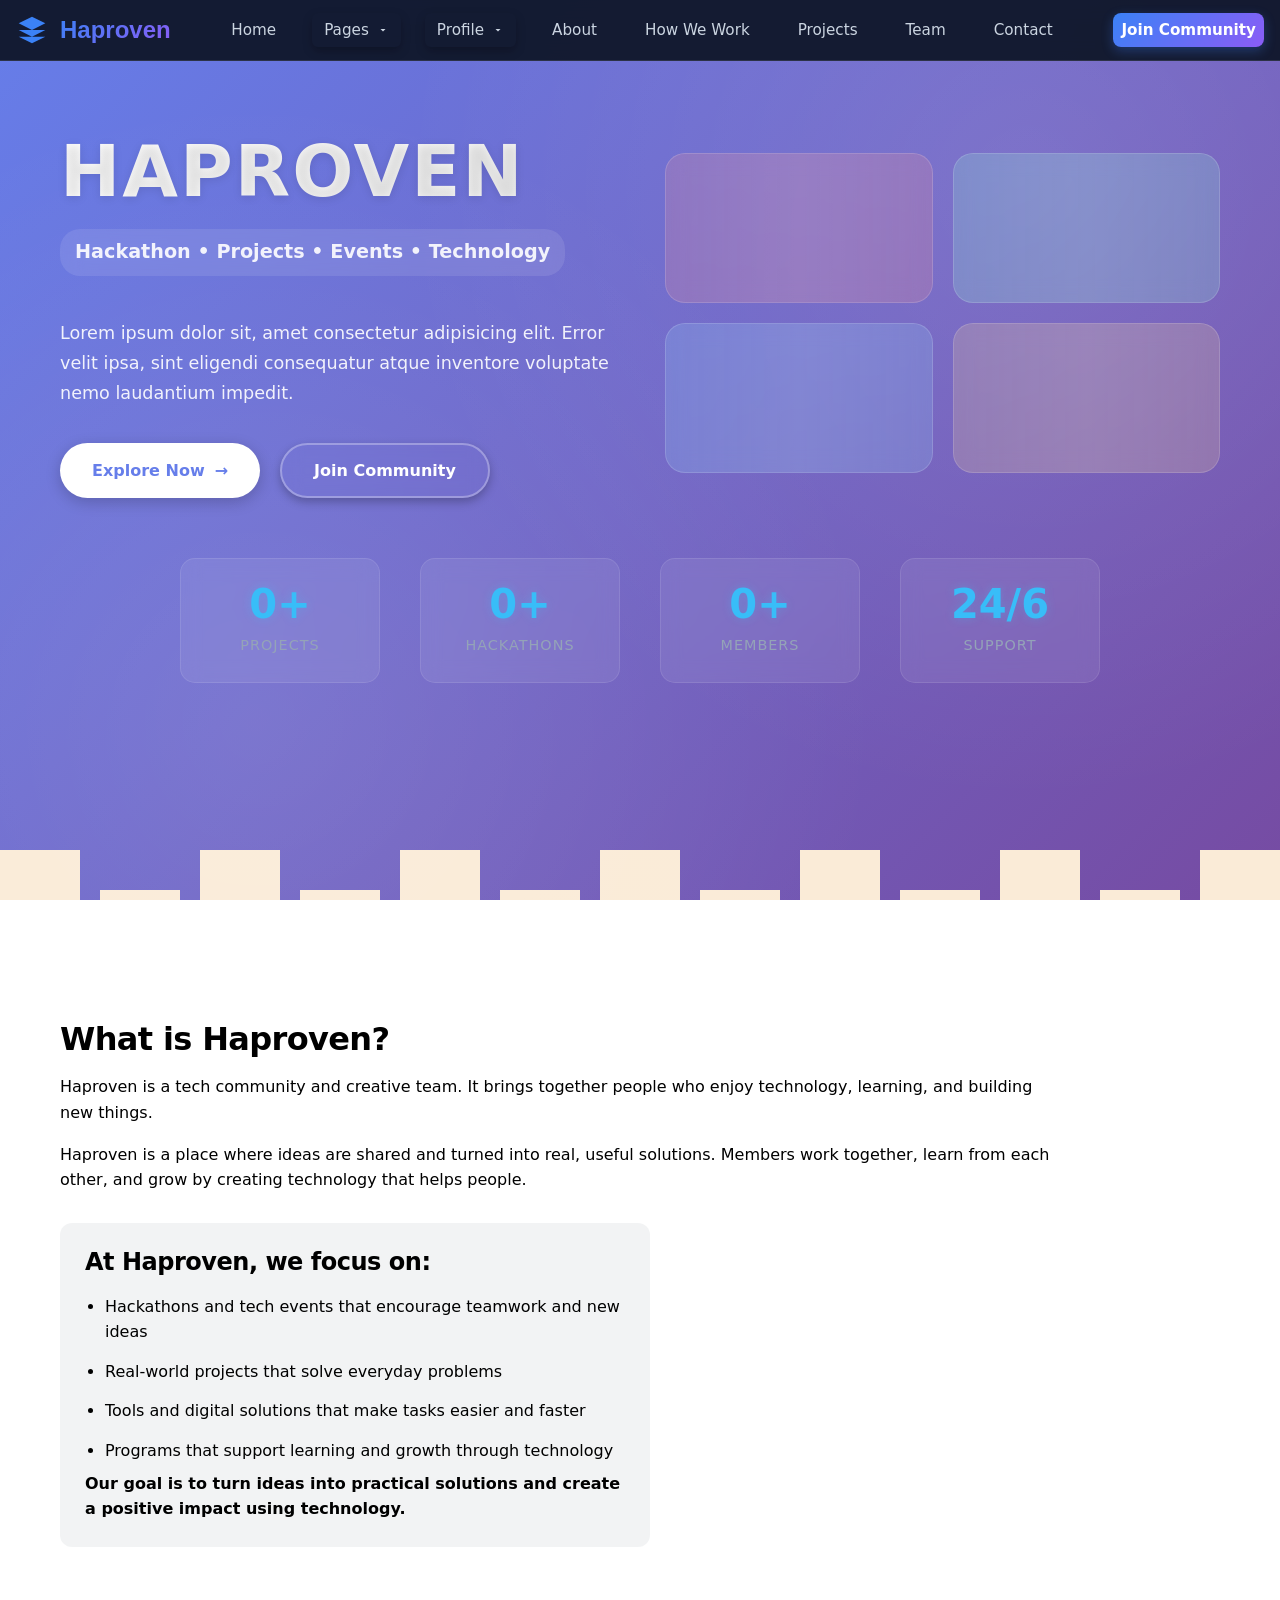
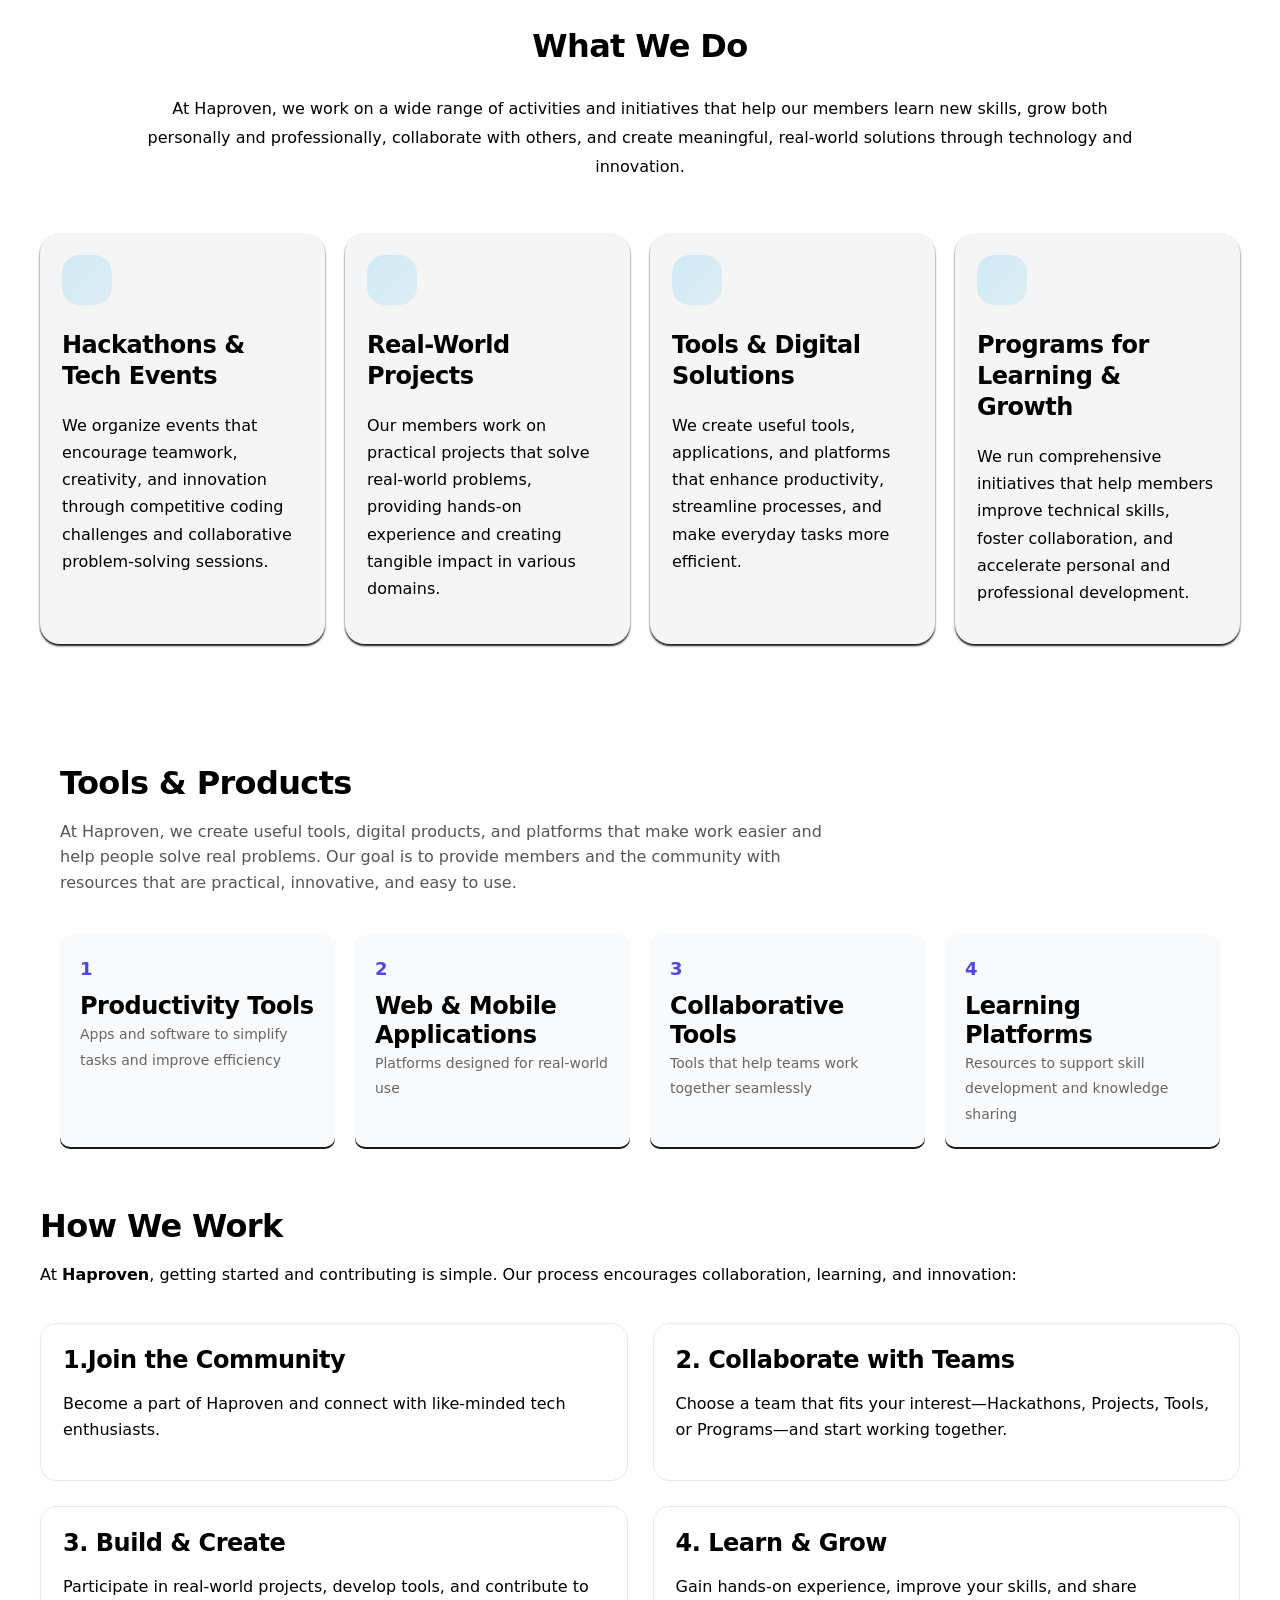
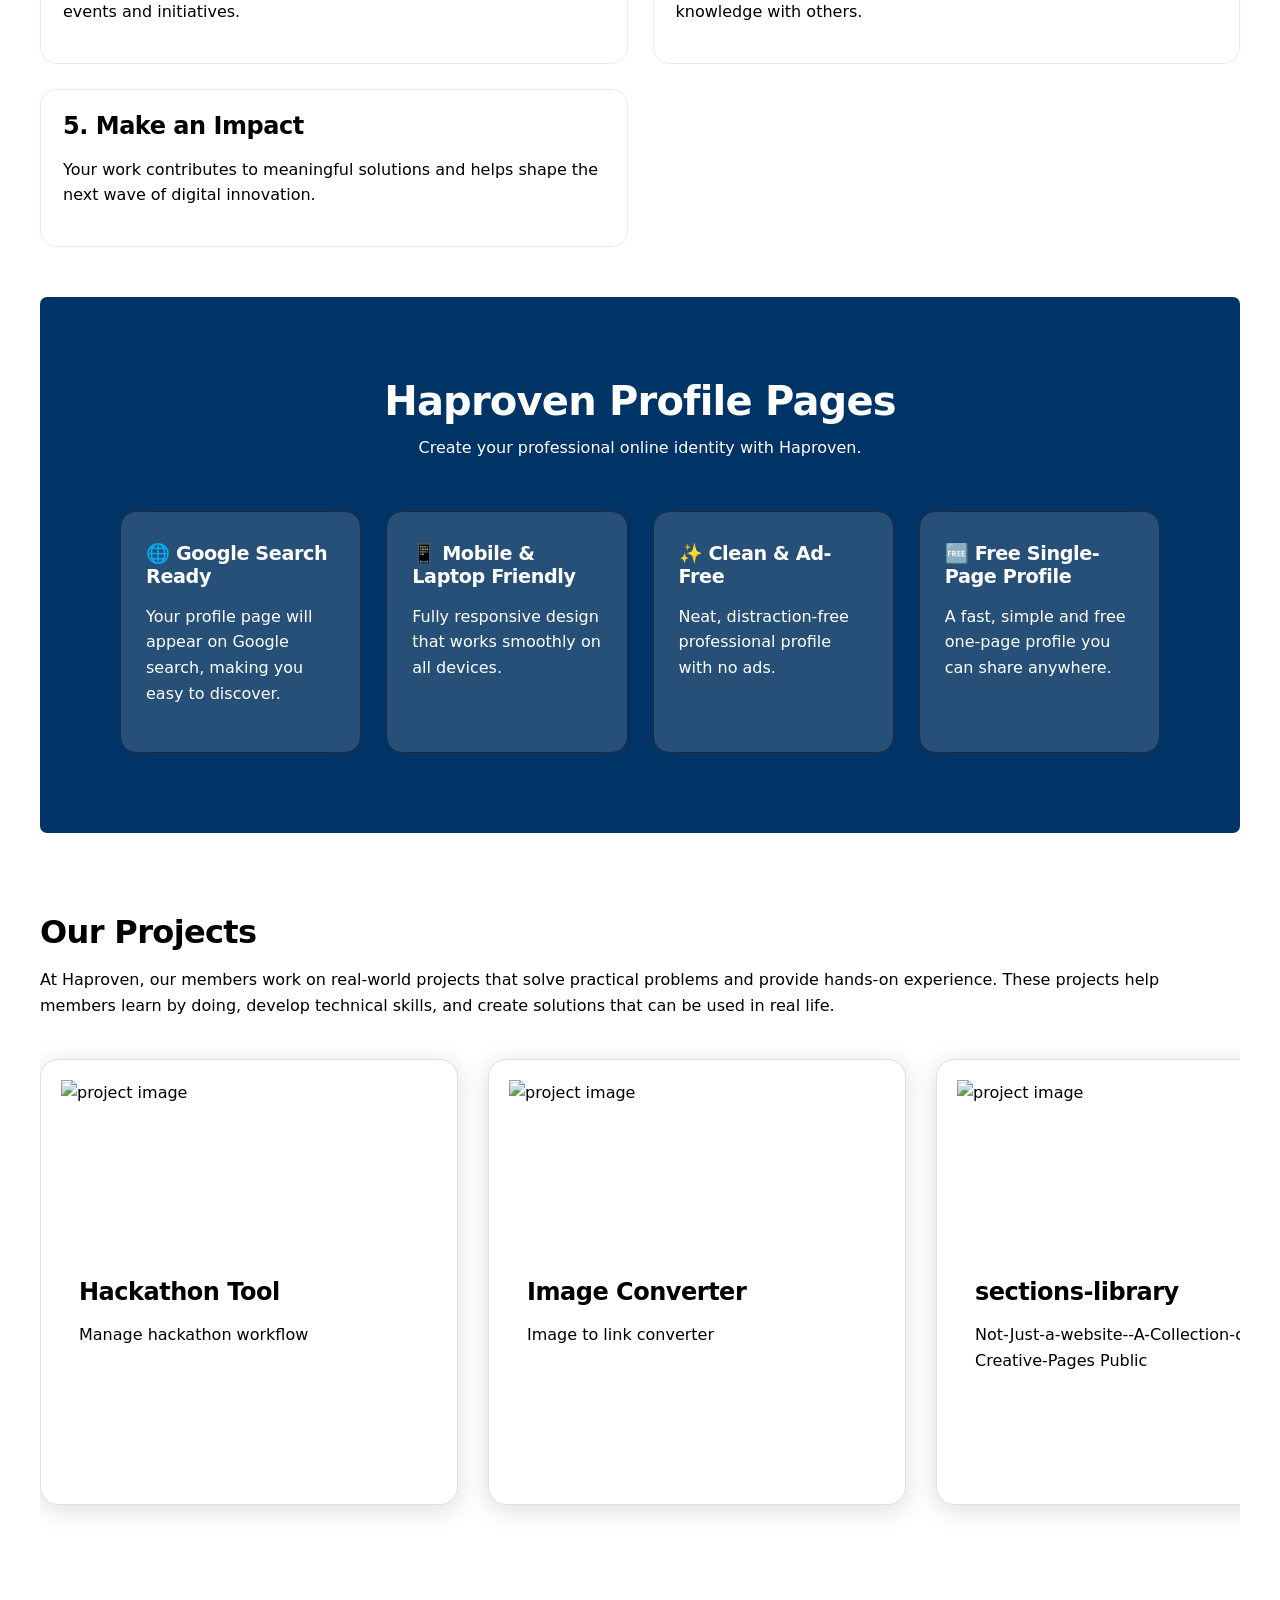
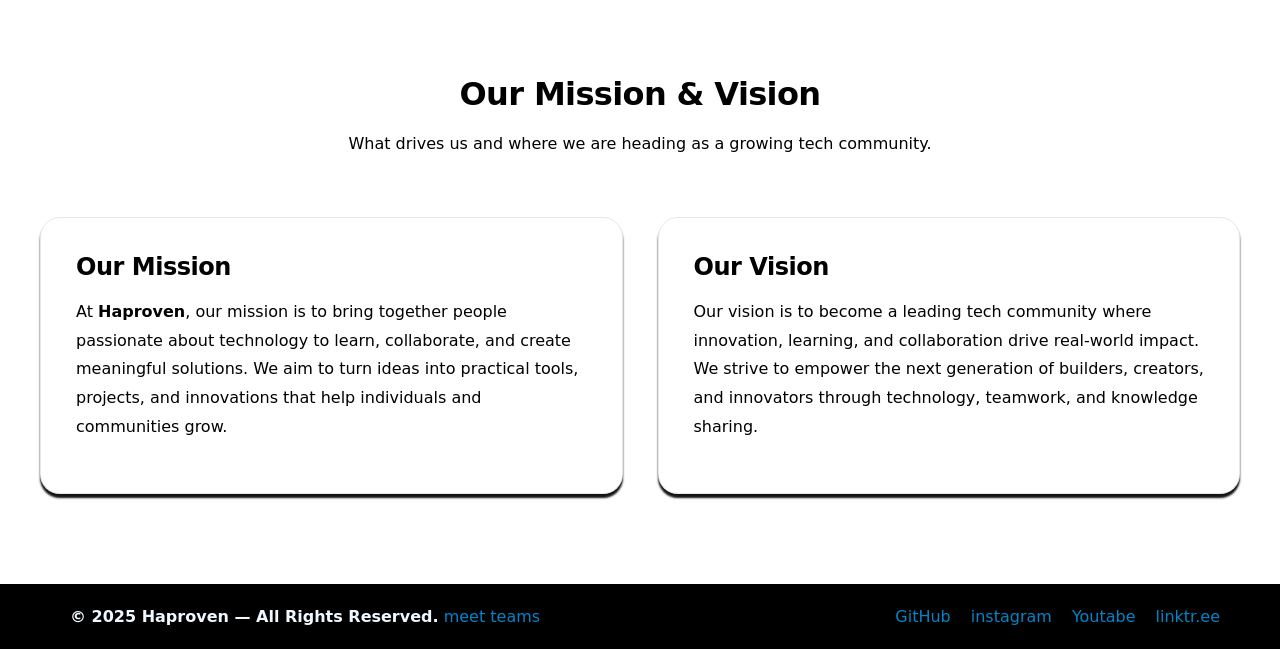
==== commit 2da02d4d: "." ====
--- a/index.html
+++ b/index.html
@@ -4,83 +4,74 @@
 <head>
     <!-- ===== BASIC ===== -->
     <meta charset="UTF-8">
-    <meta name="language" content="en">
     <meta name="viewport" content="width=device-width, initial-scale=1.0">
-
-    <!-- ===== REQUIRED (AS YOU SAID) ===== -->
-    <title>Haproven - Tech Innovation Platform</title>
-
+    <title>Haproven – Build, Create & Innovate</title>
+
+    <!-- ===== SEO ===== -->
     <meta name="description"
-        content="IMPORTANT: Free Professional Profile creation starts 01-02-2026. [TODAY'S UPDATE]: New Contact Section added! Join Haproven to build your digital identity.">
-
-    <meta name="keywords"
-        content="Haproven, Tech Community, Hackathon, Projects, Developer Tools, Web Development, AI, Innovation">
-
-
-    <!-- ===== CANONICAL (MAIN PAGE) ===== -->
-    <link rel="canonical" href="https://haproven.netlify.app/">
-
-    <!-- ===== ICON ===== -->
-    <link rel="icon" href="/IMG/icons/Haproven.png" type="image/png">
-
-    <!-- ===== GOOGLE VERIFICATION ===== -->
-    <meta name="google-site-verification" content="pFQ1E7rwZfZG883E_7F4WYRTV6bd-wm_H4KHD5lhFsk">
-
-    <noscript>
-        <link rel="stylesheet" href="/CSS/index.css">
-    </noscript>
-
-
-    <!-- ===== ORGANIZATION SCHEMA ===== -->
+        content="Haproven is a modern tech platform for developers to build real projects, join hackathons, and create Google-searchable professional profiles.">
+    <meta name="robots" content="index, follow">
+    <!-- <link rel="canonical" href="https://haproven.netlify.app/"> -->
+
+    <!-- ===== BRAND / UI ===== -->
+    <meta name="author" content="Haproven Team">
+    <link rel="icon" href="/IMG/icons/Haproven.png">
+    <meta name="theme-color" content="#2b6be4">
+
+    <!-- ===== OPEN GRAPH (SOCIAL) ===== -->
+    <meta property="og:type" content="website">
+    <meta property="og:title" content="Haproven – Tech Innovation Platform">
+    <meta property="og:description"
+        content="Build real projects, join hackathons, and create professional profiles with Haproven.">
+    <meta property="og:image" content="https://haproven.netlify.app/cover.jpg">
+    <!-- <meta property="og:url" content="https://haproven.netlify.app/"> -->
+
+    <!-- ===== TWITTER ===== -->
+    <meta name="twitter:card" content="summary_large_image">
+    <meta name="twitter:title" content="Haproven – Tech Innovation Platform">
+    <meta name="twitter:description" content="Build real projects, join hackathons, and grow your developer identity.">
+    <meta name="twitter:image" content="https://haproven.netlify.app/cover.jpg">
+
+    <!-- ===== PWA ===== -->
+    <link rel="manifest" href="/manifest.json">
+
+    <!-- ===== STRUCTURED DATA ===== -->
     <script type="application/ld+json">
   {
     "@context": "https://schema.org",
     "@type": "Organization",
     "name": "Haproven",
-    "url": "https://haproven.netlify.app/",
-    "logo": "https://haproven.netlify.app/IMG/icons/Haproven.png",
-    "description": "Haproven is a tech innovation platform for hackathons, projects and digital identity.",
-    "sameAs": [
-      "https://github.com/susheelcoder/haproven",
-      "https://linktr.ee/haproven",
-      "https://instagram.com/haproven",
-      "https://youtube.com/haproven"
-    ]
+    <!-- "url": "https://haproven.netlify.app/", -->
+    "logo": "https://haproven.netlify.app/IMG/icons/Haproven.png"
   }
   </script>
 
-    <!-- ===== SPECIAL ANNOUNCEMENTS (REQUIRED) ===== -->
     <script type="application/ld+json">
-  [
-    {
-      "@context": "https://schema.org",
-      "@type": "SpecialAnnouncement",
-      "name": "Haproven Important Update",
-      "text": "Major Launch: Free Professional Profile Pages starting February 1st, 2026. Ad-free and Google Search ready.",
-      "datePublished": "2026-01-05",
-      "expires": "2026-02-10"
-    },
-    {
-      "@context": "https://schema.org",
-      "@type": "SpecialAnnouncement",
-      "name": "Haproven Daily Update",
-      "text": "Today's Update: We have successfully added a new Contact Us section for better community support.",
-      "datePublished": "2026-01-05",
-      "category": "Daily Update"
-    }
-  ]
+  {
+    "@context": "https://schema.org",
+    "@type": "SpecialAnnouncement",
+    "name": "Haproven Important Update",
+    "text": "Free Professional Profile creation starts 01-02-2026. Ad-free & Google-search ready.",
+    "datePublished": "2026-01-05",
+    "expires": "2026-02-10"
+  }
   </script>
 
-    <!-- ===== GOOGLE ANALYTICS (SINGLE ID) ===== -->
-    <script async src="https://www.googletagmanager.com/gtag/js?id=G-FXH1TR308S"></script>
-    <script>
-        window.dataLayer = window.dataLayer || [];
-        function gtag() { dataLayer.push(arguments); }
-        gtag('js', new Date());
-        gtag('config', 'G-FXH1TR308S');
+    <!-- ===== SERVICE WORKER ===== -->
+    <script defer>
+        if ('serviceWorker' in navigator) {
+            window.addEventListener('load', () => {
+                navigator.serviceWorker.register('/service-worker.js')
+                    .then(() => console.log('✅ Haproven Offline Mode Ready'))
+                    .catch(err => console.error('⚠️ SW Failed:', err));
+            });
+        }
     </script>
-    <link rel="stylesheet" href="style.css">
+
+    <!-- ===== CSS ===== -->
+    <link rel="stylesheet" href="/style.css">
 </head>
+
 
 
 <body>
@@ -360,12 +351,76 @@
     </header>
 
     <main>
+
+
+        <!-- hero -->
+        <article>
+            <div class="article">
+                <div class="Hero">
+                    <div class="hero-L">
+                        <h1>haproven</h1>
+                        <b>Hackathon • Projects • Events • Technology</b>
+                        <p>Lorem ipsum dolor sit, amet consectetur adipisicing elit. Error velit ipsa, sint eligendi
+                            consequatur
+                            atque inventore voluptate nemo laudantium impedit.
+                        </p>
+                        <div class="hero-button">
+                            <button>Explore Now</button>
+                            <button>Join Community</button>
+                        </div>
+
+                    </div>
+                    <div class="hero-R">
+                        <div class="h-box"></div>
+                        <div class="h-box"></div>
+                        <div class="h-box"></div>
+                        <div class="h-box"></div>
+                    </div>
+
+                </div>
+                <div class="stats">
+                    <div class="stat">
+                        <span class="stat-number">0+</span>
+                        <span class="stat-label">Projects</span>
+                    </div>
+                    <div class="stat">
+                        <span class="stat-number">0+</span>
+                        <span class="stat-label">Hackathons</span>
+                    </div>
+                    <div class="stat">
+                        <span class="stat-number">0+</span>
+                        <span class="stat-label">Members</span>
+                    </div>
+                    <div class="stat">
+                        <span class="stat-number">24/6</span>
+                        <span class="stat-label">Support</span>
+                    </div>
+                </div>
+            </div>
+            <div class="ab">
+                <div class=""></div>
+                <div class="bx"></div>
+                <div class=""></div>
+                <div class="bx"></div>
+                <div class=""></div>
+                <div class="bx"></div>
+                <div class=""></div>
+                <div class="bx"></div>
+                <div class=""></div>
+                <div class="bx"></div>
+                <div class=""></div>
+                <div class="bx"></div>
+                <div class=""></div>
+
+
+
+
+
+            </div>
+        </article>
         <!-- =====
          About section
          ======== -->
-
-
-
 
 
         <section class="haproven-about" id="about">
--- a/style.css
+++ b/style.css
@@ -20,7 +20,7 @@
     display: flex;
     align-items: center;
     justify-content: space-between;
-    padding: 1rem ;
+    padding: 1rem;
     height: 60px;
 }
 
@@ -794,7 +794,412 @@
 main page
 ============= */
 
-
+/* header */
+/* Hero Section Styles */
+article {
+    background: linear-gradient(135deg, #667eea 0%, #764ba2 100%);
+    color: white;
+    /* padding: 200px 0; */
+    position: relative;
+    overflow: hidden;
+    height: 100vh;
+}
+
+article::before {
+    content: '';
+    position: absolute;
+    top: 0;
+    left: 0;
+    right: 0;
+    bottom: 0;
+    background:
+        radial-gradient(circle at 20% 80%, rgba(255, 255, 255, 0.1) 0%, transparent 50%),
+        radial-gradient(circle at 80% 20%, rgba(255, 255, 255, 0.1) 0%, transparent 50%);
+    z-index: 0;
+}
+
+.Hero {
+
+    max-width: 1200px;
+    margin: 10% auto 0;
+    padding: 0 20px;
+    display: flex;
+    align-items: center;
+    justify-content: space-between;
+    gap: 50px;
+    position: relative;
+    z-index: 1;
+}
+
+.hero-L {
+    flex: 1;
+    animation: fadeInUp 1s ease;
+}
+
+.hero-L h1 {
+    font-size: 4.5rem;
+    font-weight: 800;
+    text-transform: uppercase;
+    letter-spacing: 2px;
+    margin-bottom: 15px;
+    background: linear-gradient(45deg, #fff, #f0f0f0);
+    -webkit-background-clip: text;
+    background-clip: text;
+    -webkit-text-fill-color: transparent;
+    text-shadow: 0 2px 10px rgba(0, 0, 0, 0.1);
+}
+
+.hero-L b {
+    display: block;
+    font-size: 1.2rem;
+    font-weight: 600;
+    color: rgba(255, 255, 255, 0.9);
+    margin-bottom: 25px;
+    padding: 8px 15px;
+    background: rgba(255, 255, 255, 0.1);
+    border-radius: 20px;
+    display: inline-block;
+    backdrop-filter: blur(10px);
+}
+
+.hero-L p {
+    font-size: 1.1rem;
+    line-height: 1.7;
+    margin-bottom: 35px;
+    color: rgba(255, 255, 255, 0.9);
+    max-width: 600px;
+}
+
+.hero-button {
+    display: flex;
+    gap: 20px;
+    flex-wrap: wrap;
+}
+
+.hero-button button {
+    padding: 16px 32px;
+    border: none;
+    border-radius: 50px;
+    font-size: 1rem;
+    font-weight: 600;
+    cursor: pointer;
+    transition: all 0.3s ease;
+    position: relative;
+    overflow: hidden;
+}
+
+.hero-button button:first-child {
+    background: white;
+    color: #667eea;
+    box-shadow: 0 4px 15px rgba(0, 0, 0, 0.2);
+}
+
+.hero-button button:first-child:hover {
+    transform: translateY(-3px);
+    box-shadow: 0 8px 25px rgba(0, 0, 0, 0.3);
+}
+
+.hero-button button:first-child::after {
+    content: '→';
+    margin-left: 10px;
+    transition: transform 0.3s ease;
+}
+
+.hero-button button:first-child:hover::after {
+    transform: translateX(5px);
+}
+
+.hero-button button:last-child {
+    background: transparent;
+    color: white;
+    border: 2px solid rgba(255, 255, 255, 0.3);
+    backdrop-filter: blur(10px);
+}
+
+.hero-button button:last-child:hover {
+    background: rgba(255, 255, 255, 0.1);
+    border-color: white;
+    transform: translateY(-3px);
+}
+
+.hero-R {
+    flex: 1;
+    display: grid;
+    grid-template-columns: repeat(2, 1fr);
+    gap: 20px;
+    perspective: 1000px;
+}
+
+.h-box {
+    height: 150px;
+    background: rgba(255, 255, 255, 0.1);
+    border-radius: 20px;
+    backdrop-filter: blur(10px);
+    border: 1px solid rgba(255, 255, 255, 0.2);
+    transition: all 0.4s ease;
+    animation: float 6s ease-in-out infinite;
+    position: relative;
+    overflow: hidden;
+}
+
+.h-box::before {
+    content: '';
+    position: absolute;
+    top: -50%;
+    left: -50%;
+    width: 200%;
+    height: 200%;
+    background: linear-gradient(45deg,
+            transparent,
+            rgba(255, 255, 255, 0.1),
+            transparent);
+    transform: rotate(45deg);
+    transition: transform 0.6s ease;
+}
+
+.h-box:hover::before {
+    transform: rotate(45deg) translate(10%, 10%);
+}
+
+.h-box:nth-child(1) {
+    animation-delay: 0s;
+    background: rgba(255, 107, 107, 0.15);
+}
+
+.h-box:nth-child(2) {
+    animation-delay: 1s;
+    background: rgba(107, 255, 200, 0.15);
+}
+
+.h-box:nth-child(3) {
+    animation-delay: 2s;
+    background: rgba(107, 200, 255, 0.15);
+}
+
+.h-box:nth-child(4) {
+    animation-delay: 3s;
+    background: rgba(255, 200, 107, 0.15);
+}
+
+.h-box:hover {
+    transform: translateY(-10px) rotateX(5deg) rotateY(5deg);
+    box-shadow: 0 20px 40px rgba(0, 0, 0, 0.3);
+}
+
+/* Stats Section */
+.stats {
+    max-width: 1200px;
+    margin: 60px auto 0;
+    padding: 0 20px;
+    display: flex;
+    justify-content: space-around;
+    flex-wrap: wrap;
+    gap: 30px;
+    position: relative;
+    z-index: 1;
+}
+
+.stat {
+    text-align: center;
+    padding: 25px;
+    background: rgba(255, 255, 255, 0.08);
+    border-radius: 15px;
+    backdrop-filter: blur(10px);
+    border: 1px solid rgba(255, 255, 255, 0.1);
+    min-width: 200px;
+    transition: all 0.3s ease;
+    animation: fadeInUp 1s ease 0.2s backwards;
+}
+
+.stat:hover {
+    background: rgba(255, 255, 255, 0.15);
+    transform: translateY(-5px);
+    box-shadow: 0 10px 30px rgba(0, 0, 0, 0.2);
+}
+
+.stat-number {
+    display: block;
+    font-size: 3rem;
+    font-weight: 800;
+    color: white;
+    margin-bottom: 10px;
+    text-shadow: 0 2px 10px rgba(0, 0, 0, 0.2);
+}
+
+.stat-label {
+    display: block;
+    font-size: 1.1rem;
+    color: rgba(255, 255, 255, 0.9);
+    font-weight: 500;
+    text-transform: uppercase;
+    letter-spacing: 1px;
+}
+
+/* Animations */
+@keyframes fadeInUp {
+    from {
+        opacity: 0;
+        transform: translateY(30px);
+    }
+
+    to {
+        opacity: 1;
+        transform: translateY(0);
+    }
+}
+
+@keyframes float {
+
+    0%,
+    100% {
+        transform: translateY(0) rotate(0);
+    }
+
+    50% {
+        transform: translateY(-20px) rotate(1deg);
+    }
+}
+
+
+
+
+/* Responsive Design */
+@media (max-width: 1200px) {
+    .stat {
+        padding: 0;
+    }
+
+    article {
+        height: 100vh;
+
+    }
+
+}
+
+@media (max-width: 992px) {
+    .Hero {
+        flex-direction: column;
+        text-align: center;
+        margin: 30% auto 0;
+
+    }
+
+    .hero-L h1 {
+        font-size: 3.5rem;
+    }
+
+    .hero-R {
+        width: 100%;
+    }
+
+    .stat {
+        padding: 0;
+    }
+}
+
+@media (max-width: 768px) {
+    /* --------------------- */
+
+    .hero-button button {
+        padding: 8px 17px;
+    }
+
+    .hero-button {
+        gap: 10px;
+    }
+
+    .stats {
+        display: flex;
+        flex-wrap: nowrap;
+    }
+
+    /* ------------------- */
+
+    article {
+        max-height: 100vh;
+    }
+
+    .hero-L h1 {
+        font-size: 2.8rem;
+    }
+
+    .hero-button {
+        justify-content: center;
+    }
+
+    .stats {
+        gap: 20px;
+    }
+
+    .stat {
+        min-width: 150px;
+        padding: 0;
+    }
+
+    .stat-number {
+        font-size: 2.5rem;
+    }
+
+
+}
+
+@media (max-width: 480px) {
+    article {
+        max-height: 100vh;
+    }
+
+
+    .hero-L h1 {
+        font-size: 2.2rem;
+    }
+
+    .hero-R {
+        grid-template-columns: 1fr;
+        max-width: 300px;
+    }
+
+    .h-box {
+        height: 120px;
+    }
+
+    .stats {
+        flex-direction: column;
+        align-items: center;
+    }
+
+    .stat {
+        width: 100%;
+        max-width: 250px;
+    }
+
+    .stat {
+        padding: 0;
+    }
+}
+
+article {
+    display: flex;
+    flex-direction: column;
+    justify-content: space-between;
+}
+
+.ab {
+    bottom: 0;
+    display: flex;
+    gap: 20px;
+    align-items: flex-end;
+    margin: 30px 0 0;
+}
+
+.ab div {
+    height: 50px;
+    width: 300px;
+    background-color: antiquewhite;
+}
+
+.ab .bx {
+    height: 10px;
+}
 
 
 
@@ -2040,9 +2445,17 @@
     letter-spacing: -0.02em;
 }
 
-h1 { font-size: 2.5rem; }
-h2 { font-size: 2rem; }
-h3 { font-size: 1.5rem; }
+h1 {
+    font-size: 2.5rem;
+}
+
+h2 {
+    font-size: 2rem;
+}
+
+h3 {
+    font-size: 1.5rem;
+}
 
 /* ===== TEXT ===== */
 p {
@@ -2056,7 +2469,8 @@
 /* ===== LINKS (ACCESSIBLE COLORS) ===== */
 a {
     font-weight: 500;
-    color: #0284c7; /* better contrast */
+    color: #0284c7;
+    /* better contrast */
     text-decoration: none;
 }
 
@@ -2104,5 +2518,4 @@
 /* ===== DETAILS ===== */
 details {
     color: #000000;
-}
-
+}
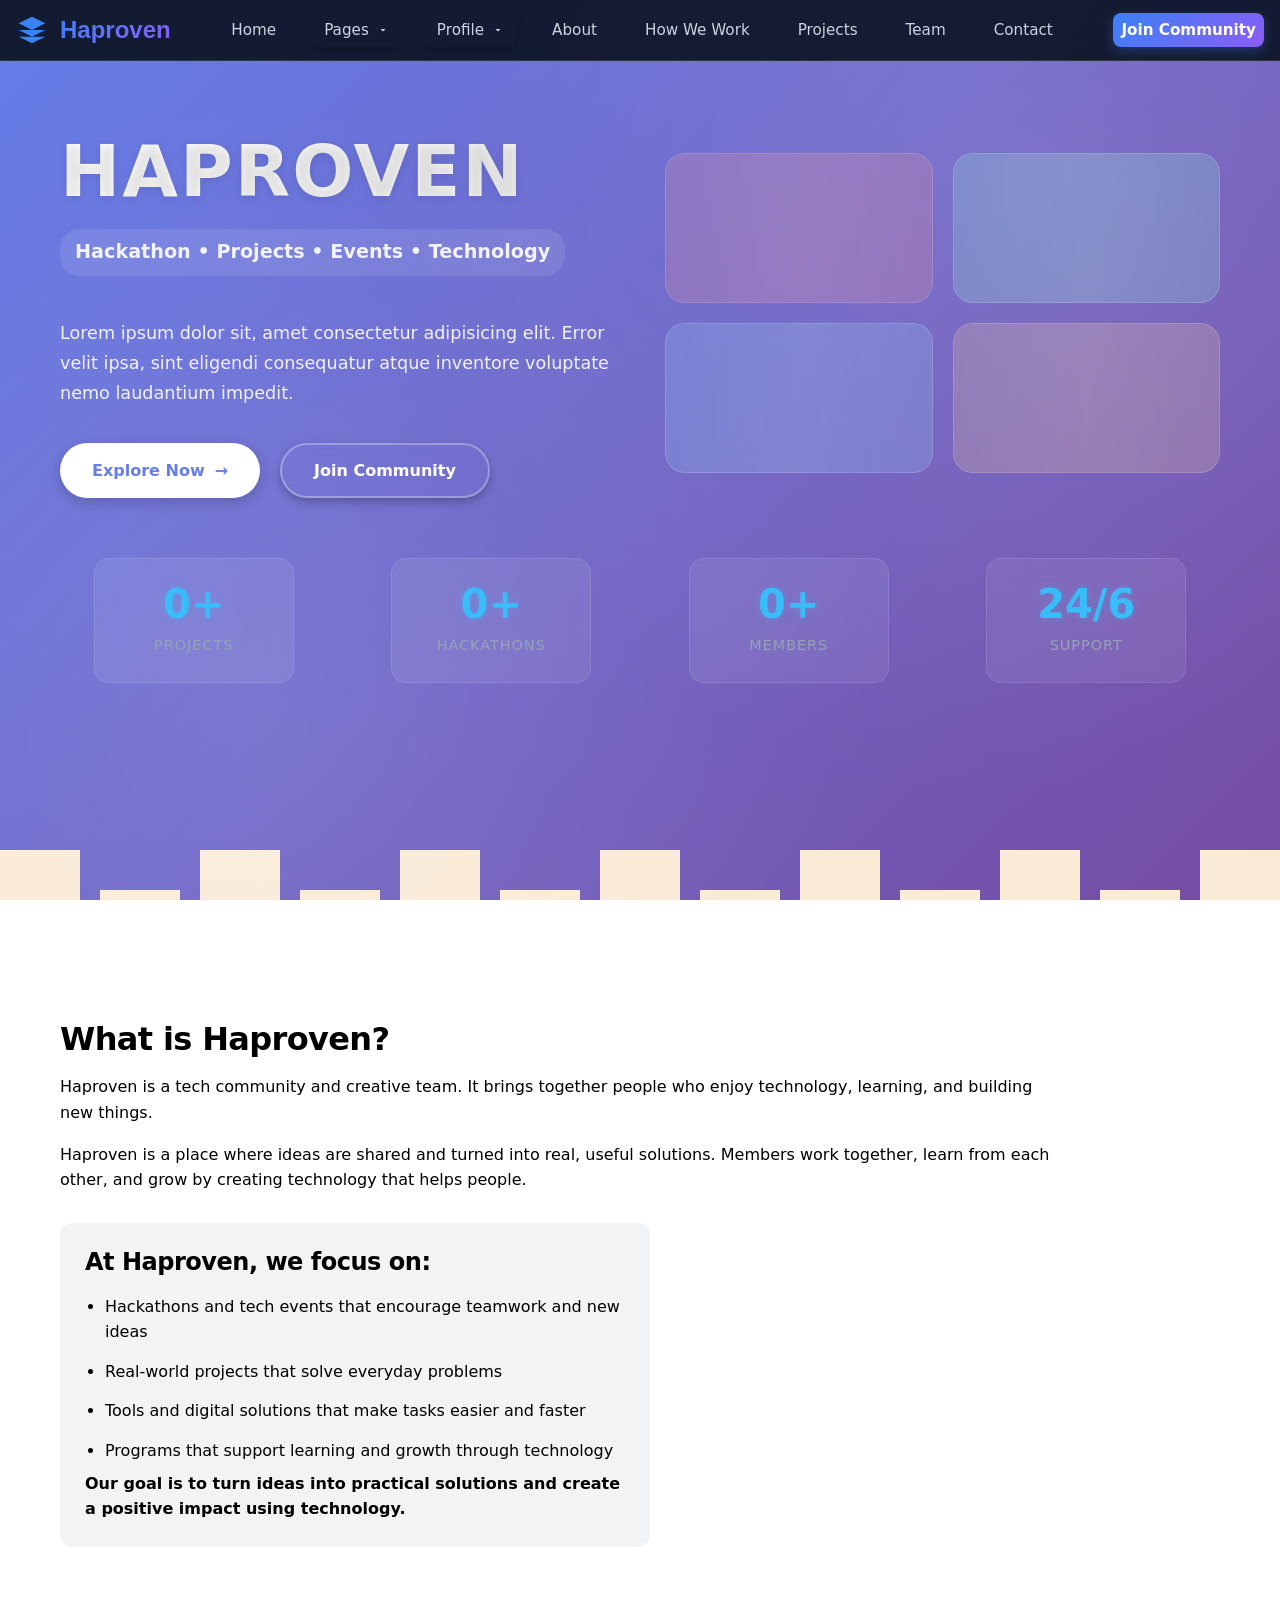
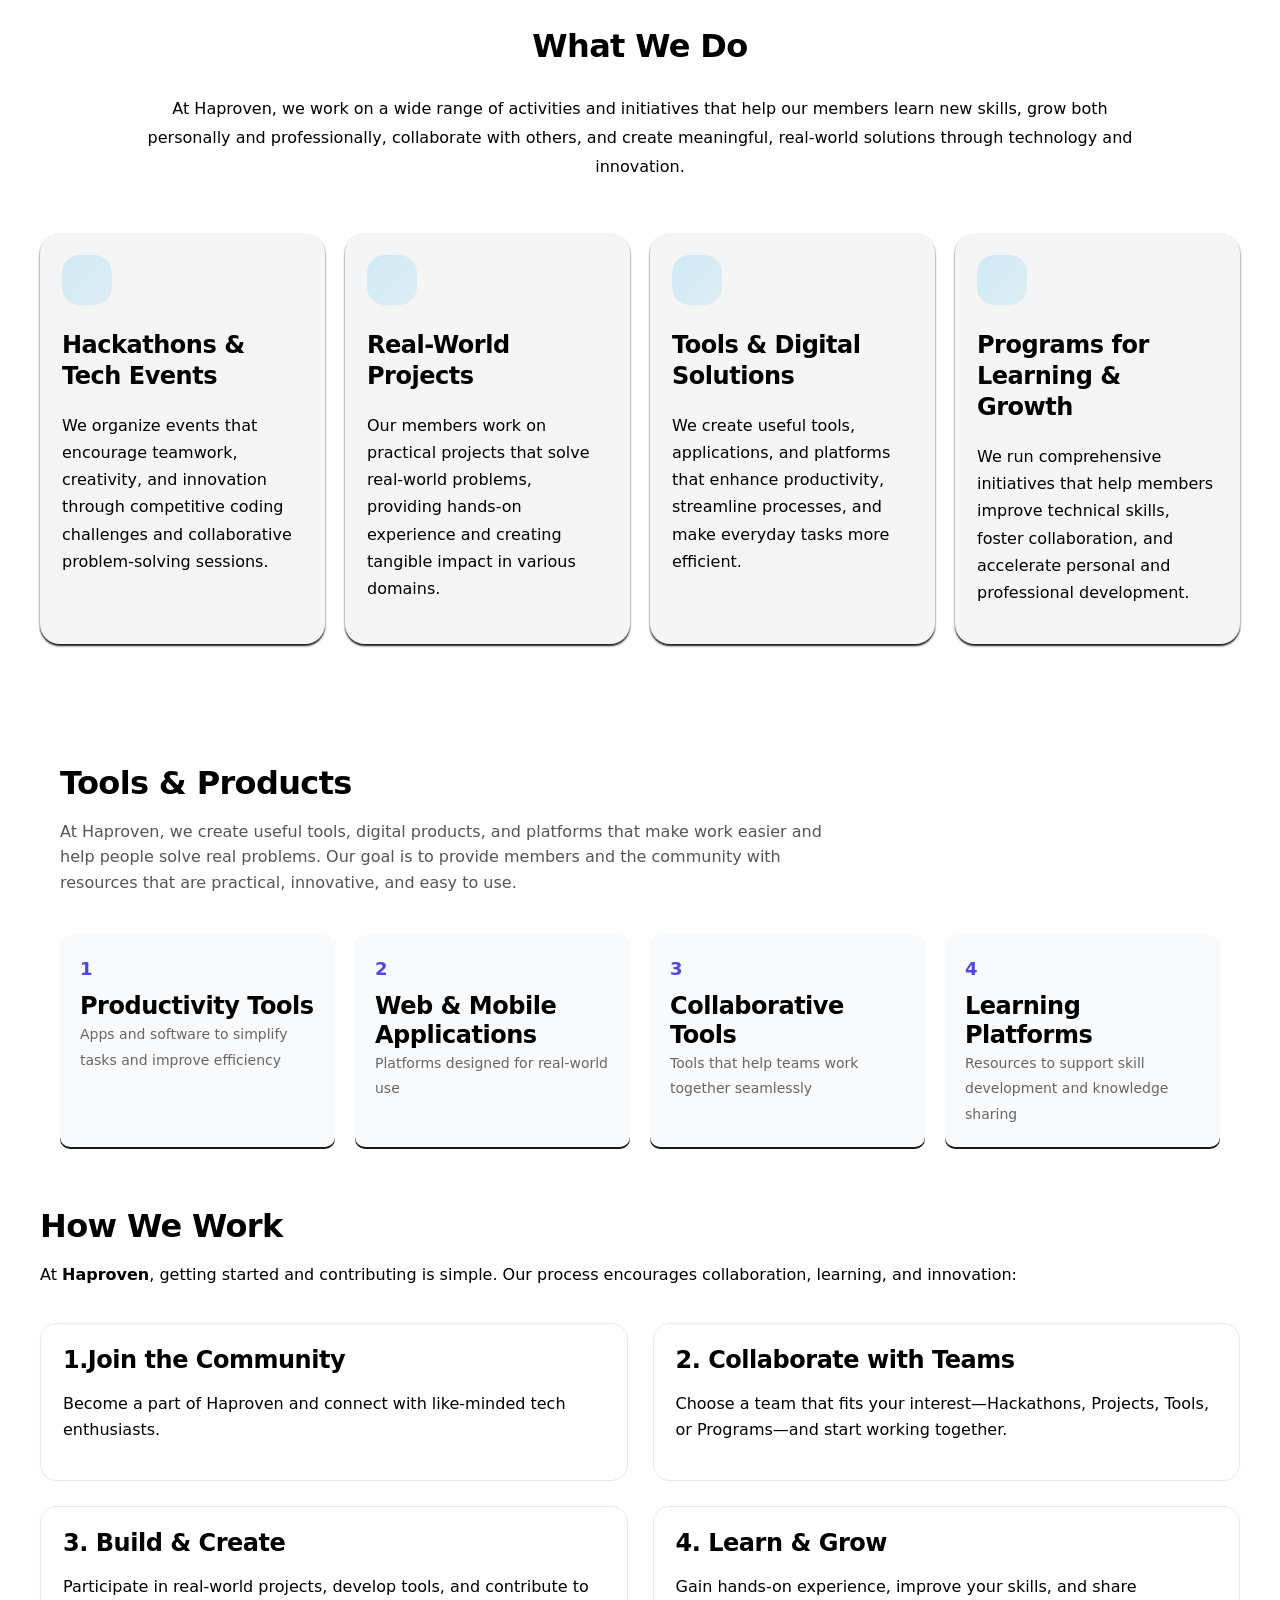
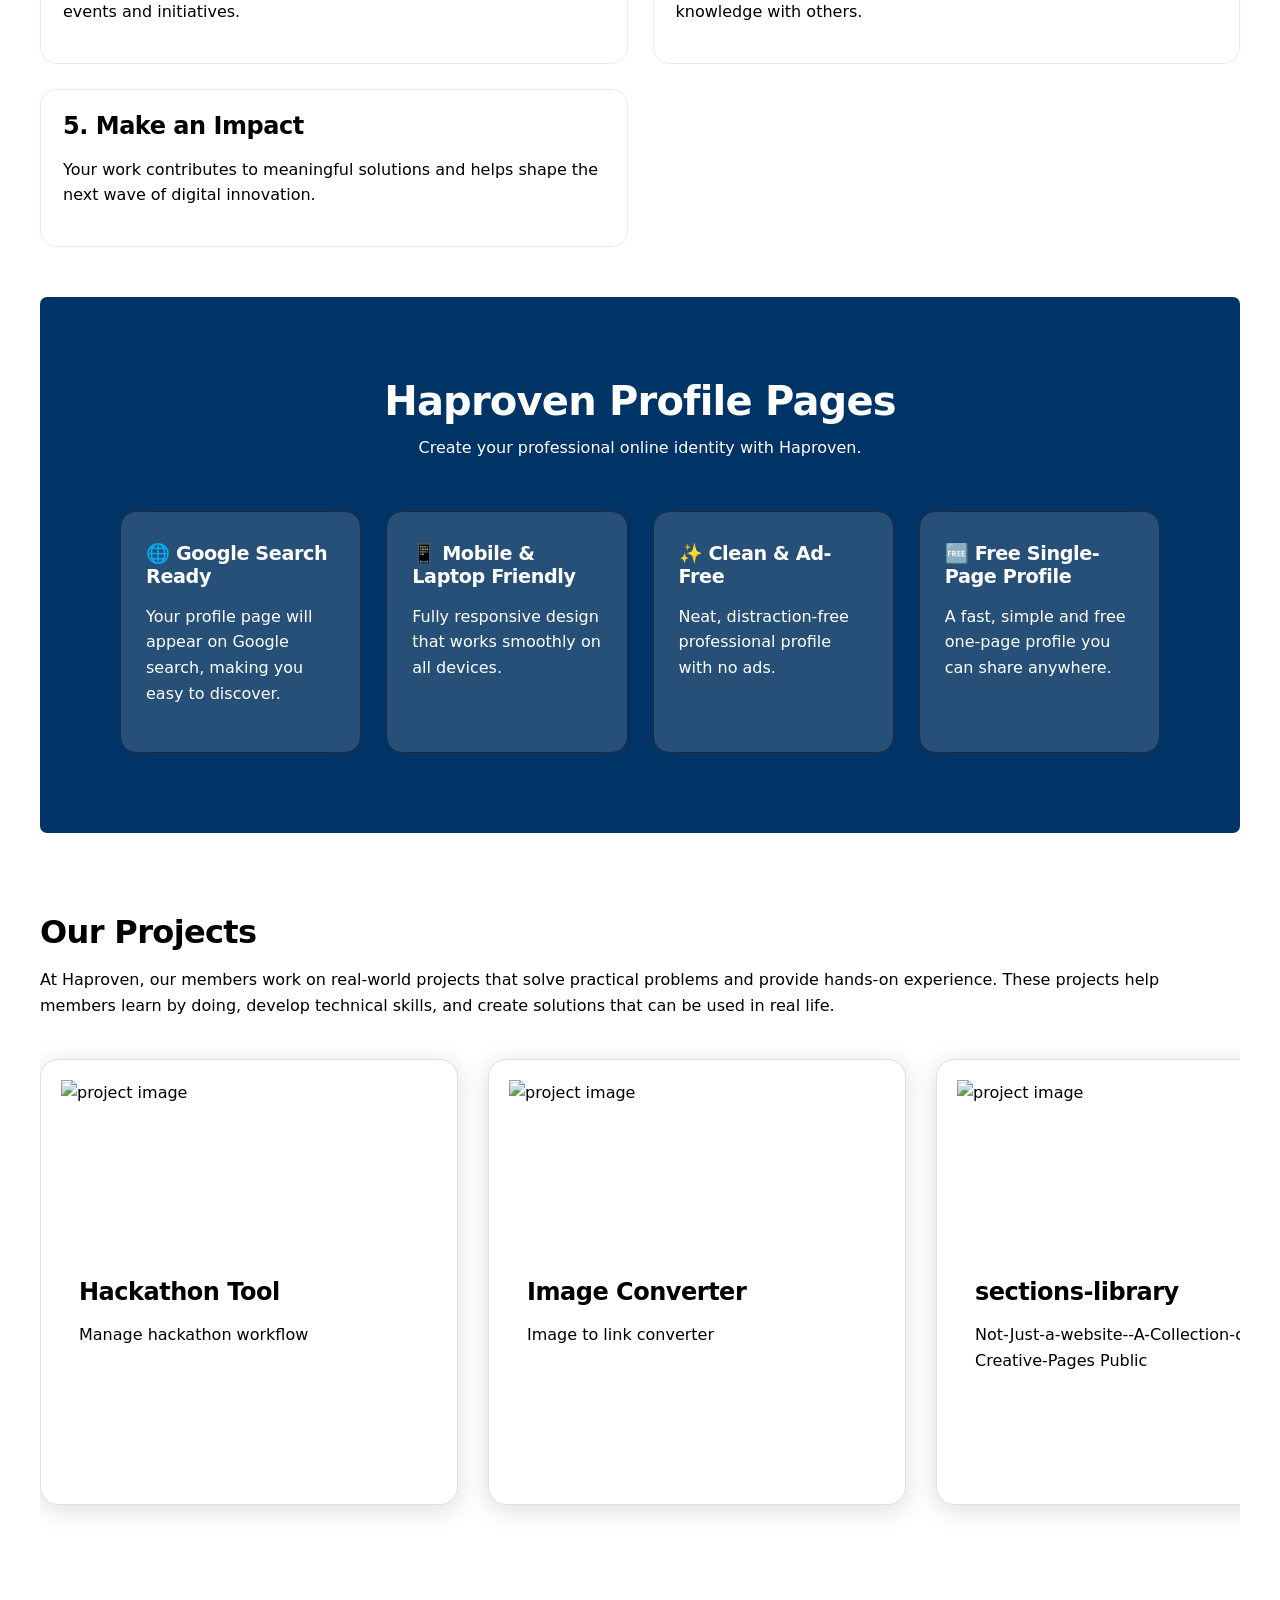
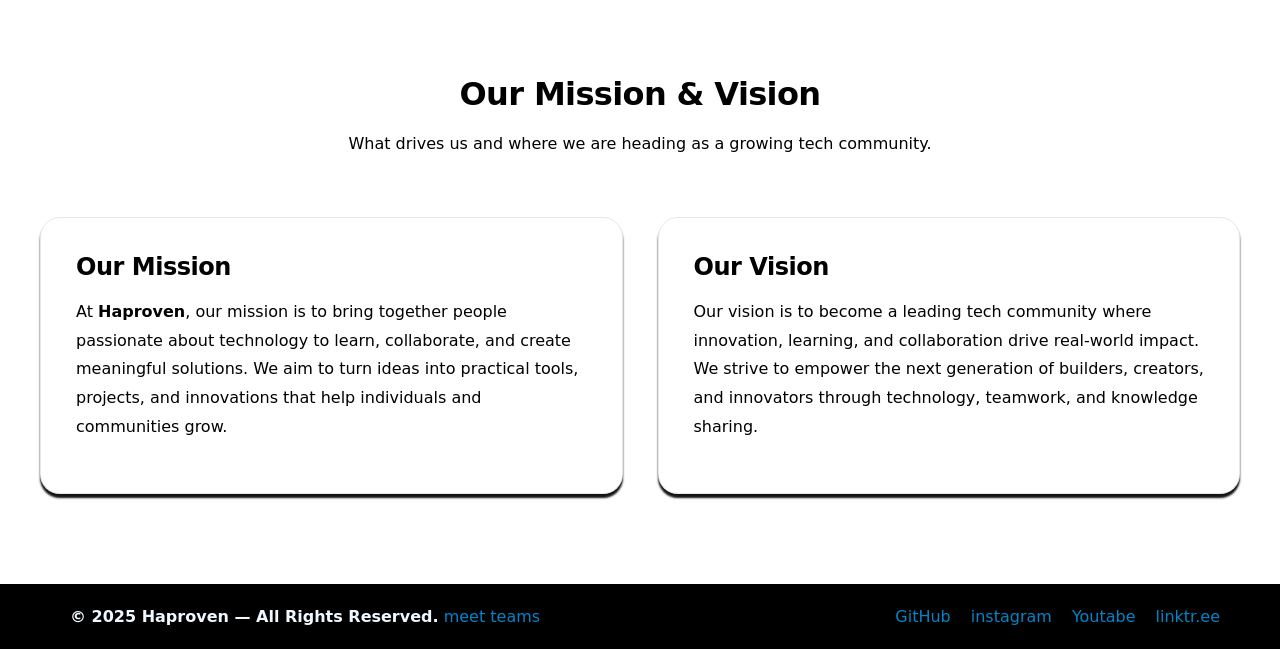
==== commit cc487967: "." ====
--- a/index.html
+++ b/index.html
@@ -378,7 +378,7 @@
                     </div>
 
                 </div>
-                <div class="stats">
+                <div class="hd-box">
                     <div class="stat">
                         <span class="stat-number">0+</span>
                         <span class="stat-label">Projects</span>
--- a/style.css
+++ b/style.css
@@ -987,7 +987,7 @@
 }
 
 /* Stats Section */
-.stats {
+.hd-box {
     max-width: 1200px;
     margin: 60px auto 0;
     padding: 0 20px;
@@ -1098,23 +1098,6 @@
 }
 
 @media (max-width: 768px) {
-    /* --------------------- */
-
-    .hero-button button {
-        padding: 8px 17px;
-    }
-
-    .hero-button {
-        gap: 10px;
-    }
-
-    .stats {
-        display: flex;
-        flex-wrap: nowrap;
-    }
-
-    /* ------------------- */
-
     article {
         max-height: 100vh;
     }
@@ -1127,7 +1110,7 @@
         justify-content: center;
     }
 
-    .stats {
+    .hd-box {
         gap: 20px;
     }
 
@@ -1162,7 +1145,7 @@
         height: 120px;
     }
 
-    .stats {
+    .hd-box {
         flex-direction: column;
         align-items: center;
     }
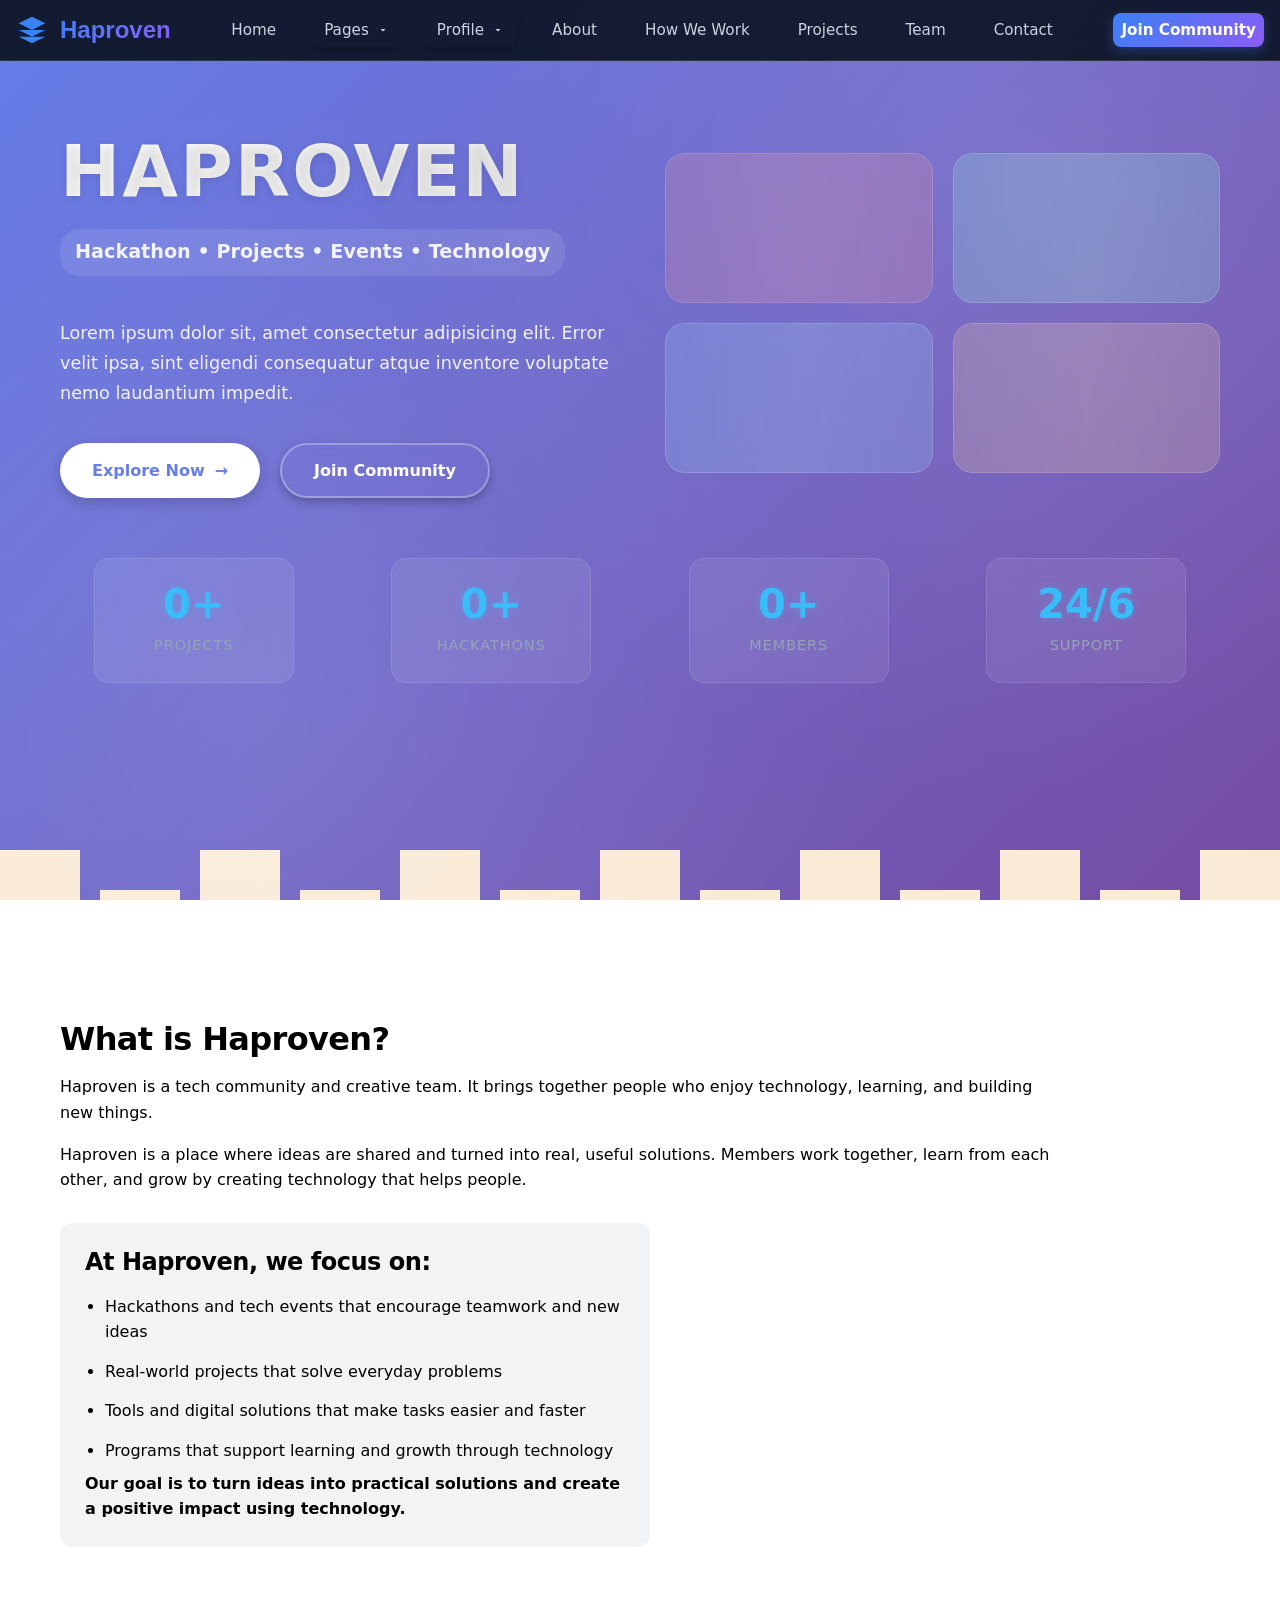
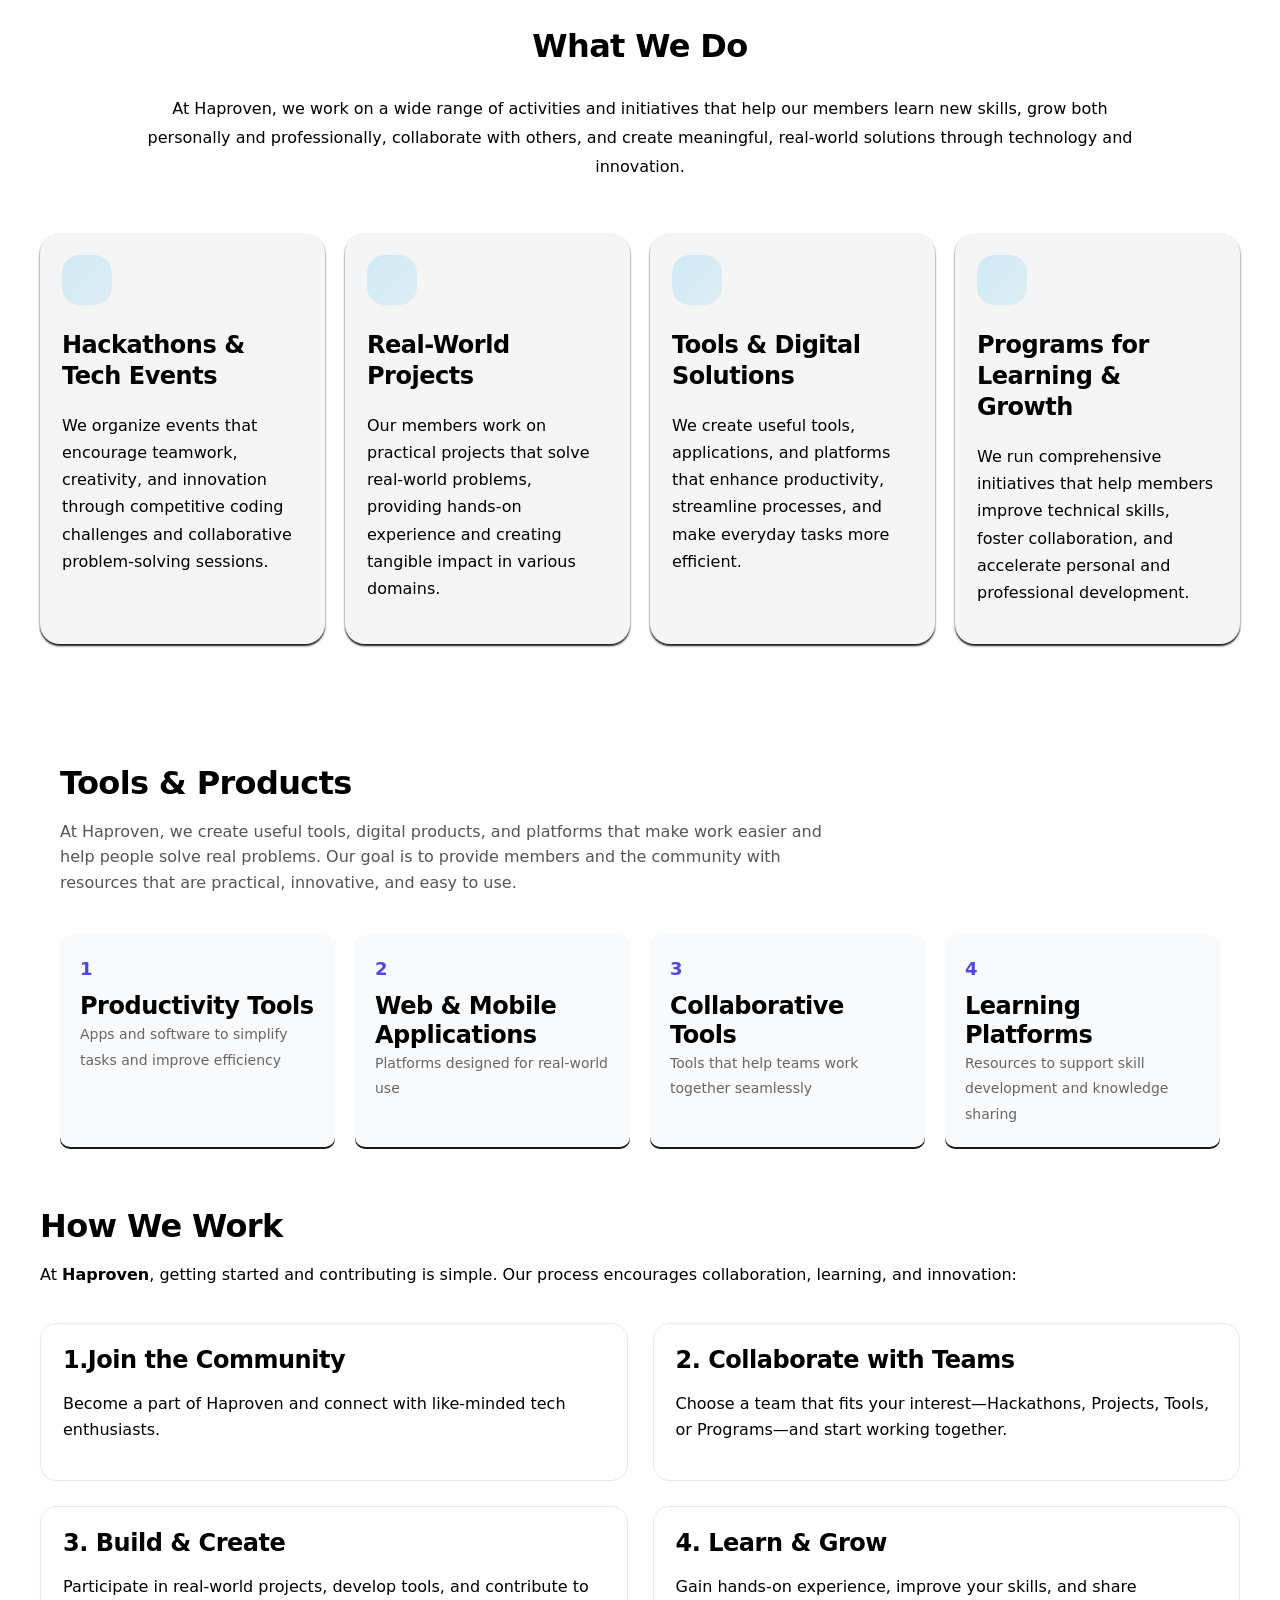
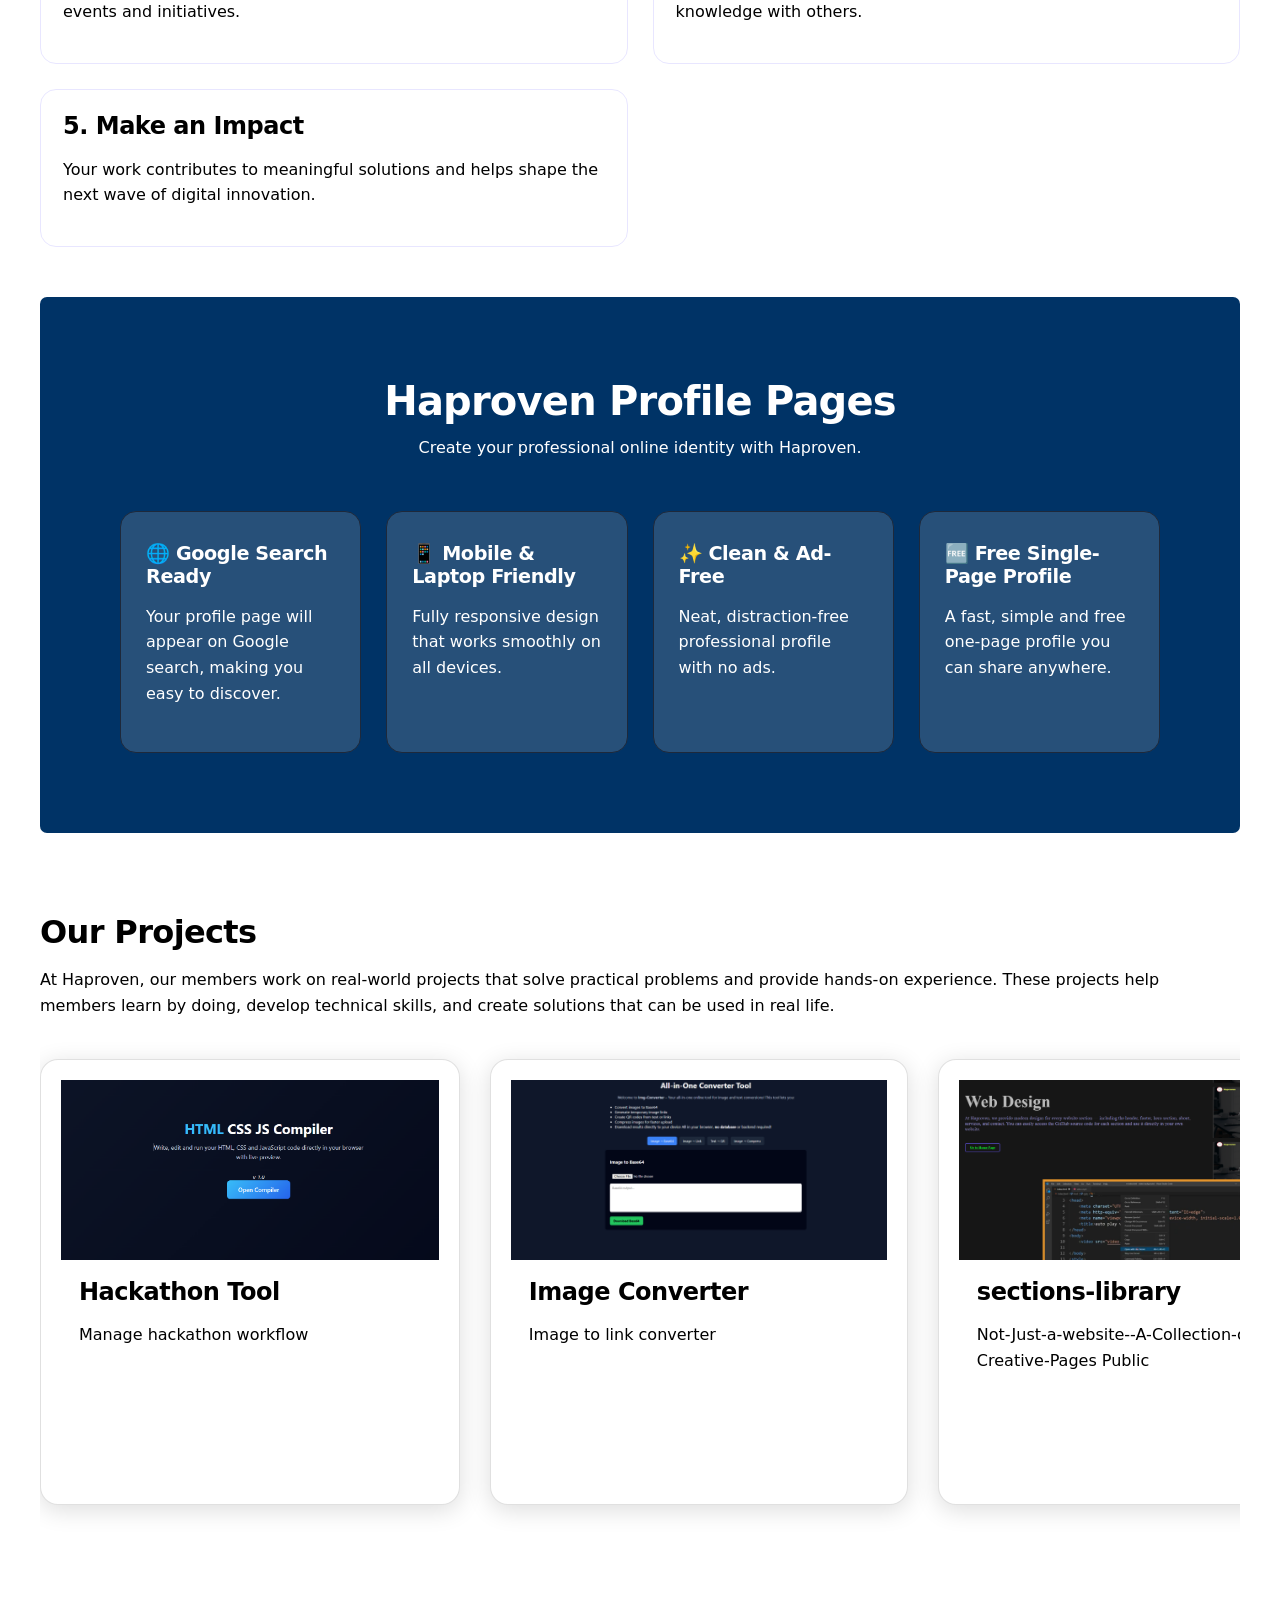
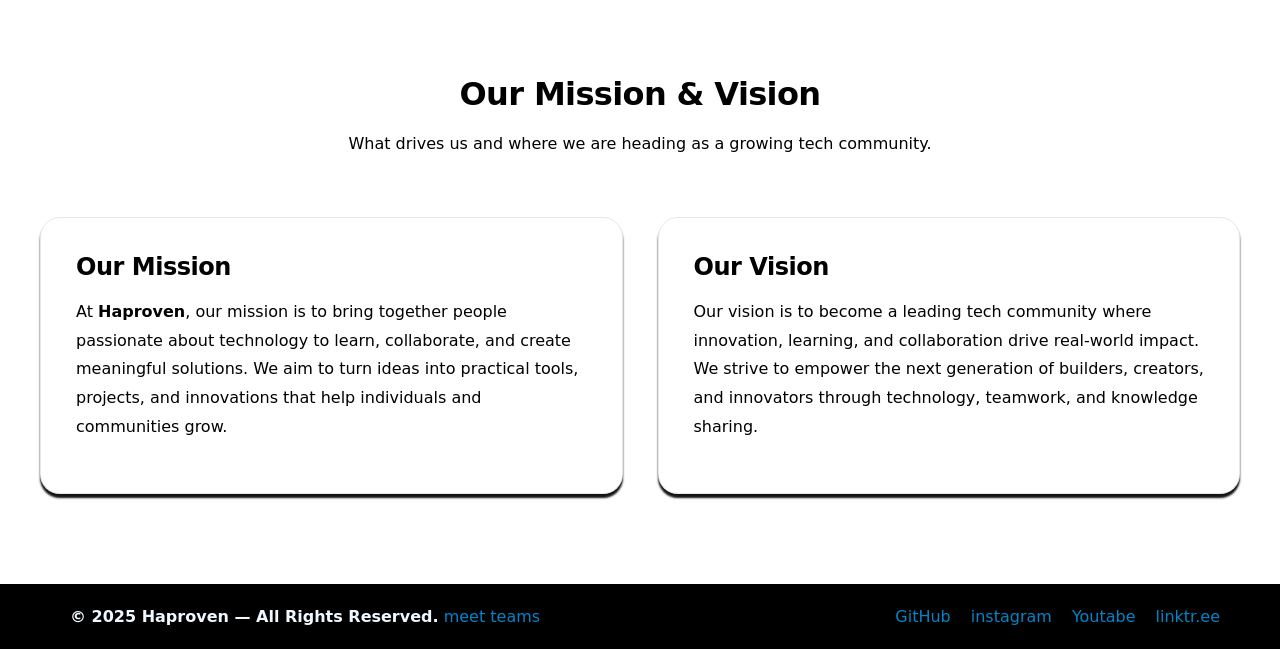
==== commit 75b1c292: "." ====
--- a/index.html
+++ b/index.html
@@ -945,4 +945,78 @@
         <div class="loader">
             <span>H</span><span>A</span><span>P</span><span>R</span><span>O</span><span>V</span><span>E</span><span>N</span>
         </div>
-    </div>+    </div>
+
+    <style>
+        .mobile-nav {
+            transform: translateX(100%);
+            transition: transform 0.3s ease;
+        }
+
+        .mobile-nav.active {
+            transform: translateX(0);
+        }
+
+        .mobile-dropdown-menu {
+            overflow: hidden;
+            max-height: 0;
+            transition: max-height 0.3s ease;
+        }
+    </style>
+
+
+
+
+    <script>
+        // ===== MOBILE MENU TOGGLE =====
+        function toggleMobileMenu() {
+            const mobileNav = document.getElementById("mobileNav");
+            const menuBtn = document.querySelector(".mobile-menu-btn");
+
+            const isOpen = mobileNav.classList.contains("active");
+
+            mobileNav.classList.toggle("active");
+            mobileNav.setAttribute("aria-hidden", isOpen);
+            menuBtn.setAttribute("aria-expanded", !isOpen);
+
+            // Body scroll lock
+            document.body.style.overflow = isOpen ? "" : "hidden";
+        }
+
+        // ===== MOBILE DROPDOWN TOGGLE =====
+        function toggleMobileDropdown(button) {
+            const dropdown = button.closest(".mobile-dropdown");
+            const menu = dropdown.querySelector(".mobile-dropdown-menu");
+            const arrow = dropdown.querySelector(".mobile-dropdown-arrow");
+
+            const isOpen = dropdown.classList.contains("open");
+
+            // Close other dropdowns (optional but clean UX)
+            document.querySelectorAll(".mobile-dropdown").forEach(item => {
+                if (item !== dropdown) {
+                    item.classList.remove("open");
+                    item.querySelector(".mobile-dropdown-menu").style.maxHeight = null;
+                }
+            });
+
+            dropdown.classList.toggle("open");
+
+            if (!isOpen) {
+                menu.style.maxHeight = menu.scrollHeight + "px";
+                arrow.style.transform = "rotate(180deg)";
+            } else {
+                menu.style.maxHeight = null;
+                arrow.style.transform = "rotate(0deg)";
+            }
+        }
+
+        // ===== CLOSE MENU ON RESIZE (DESKTOP) =====
+        window.addEventListener("resize", () => {
+            if (window.innerWidth > 1024) {
+                const mobileNav = document.getElementById("mobileNav");
+                mobileNav.classList.remove("active");
+                mobileNav.setAttribute("aria-hidden", "true");
+                document.body.style.overflow = "";
+            }
+        });
+    </script>
--- a/style.css
+++ b/style.css
@@ -1077,6 +1077,30 @@
 }
 
 @media (max-width: 992px) {
+
+    .hd-box {
+        padding: 0 10px;
+        align-items: center;
+        display: flex;
+        flex-wrap: nowrap;
+    }
+
+    .hero-button {
+        justify-content: center;
+    }
+
+    .hero-button button {
+        padding: 7px 12px;
+        border: none;
+        border-radius: 50px;
+        font-size: 1rem;
+        font-weight: 600;
+        cursor: pointer;
+        transition: all 0.3s ease;
+        position: relative;
+        overflow: hidden;
+    }
+
     .Hero {
         flex-direction: column;
         text-align: center;
@@ -1094,6 +1118,8 @@
 
     .stat {
         padding: 0;
+        min-width: 170px;
+
     }
 }
 
@@ -1115,7 +1141,7 @@
     }
 
     .stat {
-        min-width: 150px;
+        min-width: 130px;
         padding: 0;
     }
 
@@ -1145,18 +1171,21 @@
         height: 120px;
     }
 
-    .hd-box {
-        flex-direction: column;
-        align-items: center;
-    }
+
 
     .stat {
         width: 100%;
-        max-width: 250px;
+        max-width: 50px;
     }
 
     .stat {
         padding: 0;
+    }
+
+    .stat {
+        min-width: 70px;
+        padding: 0;
+
     }
 }
 
@@ -1567,7 +1596,6 @@
     .section-header {
         text-align: center;
         max-width: 1000px;
-        margin: 230px 18px 70px 0px;
     }
 
 }
@@ -1654,8 +1682,8 @@
 
 
 /* =====
-             HOW AT WORK SECTION
-              ===== */
+ HOW AT WORK SECTION
+ ===== */
 .How-at-work {
     display: flex;
     gap: 50px;
